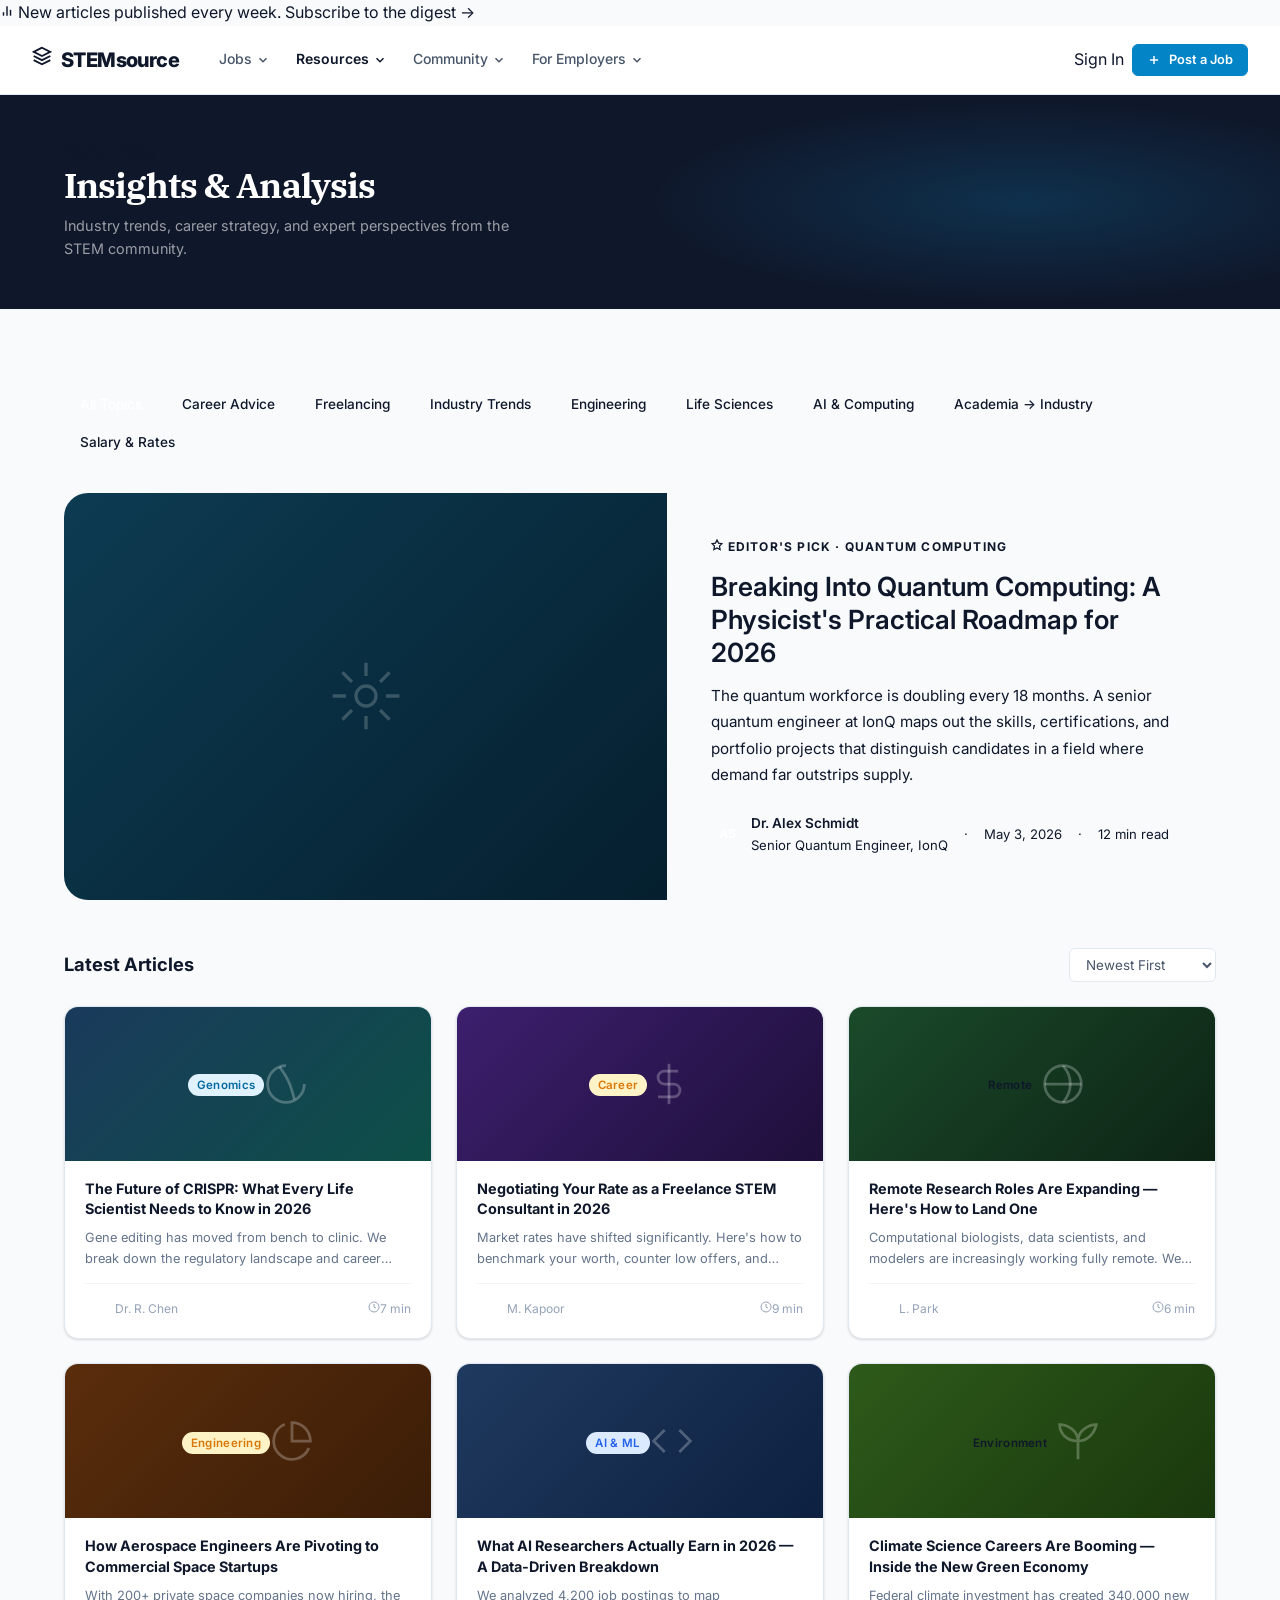
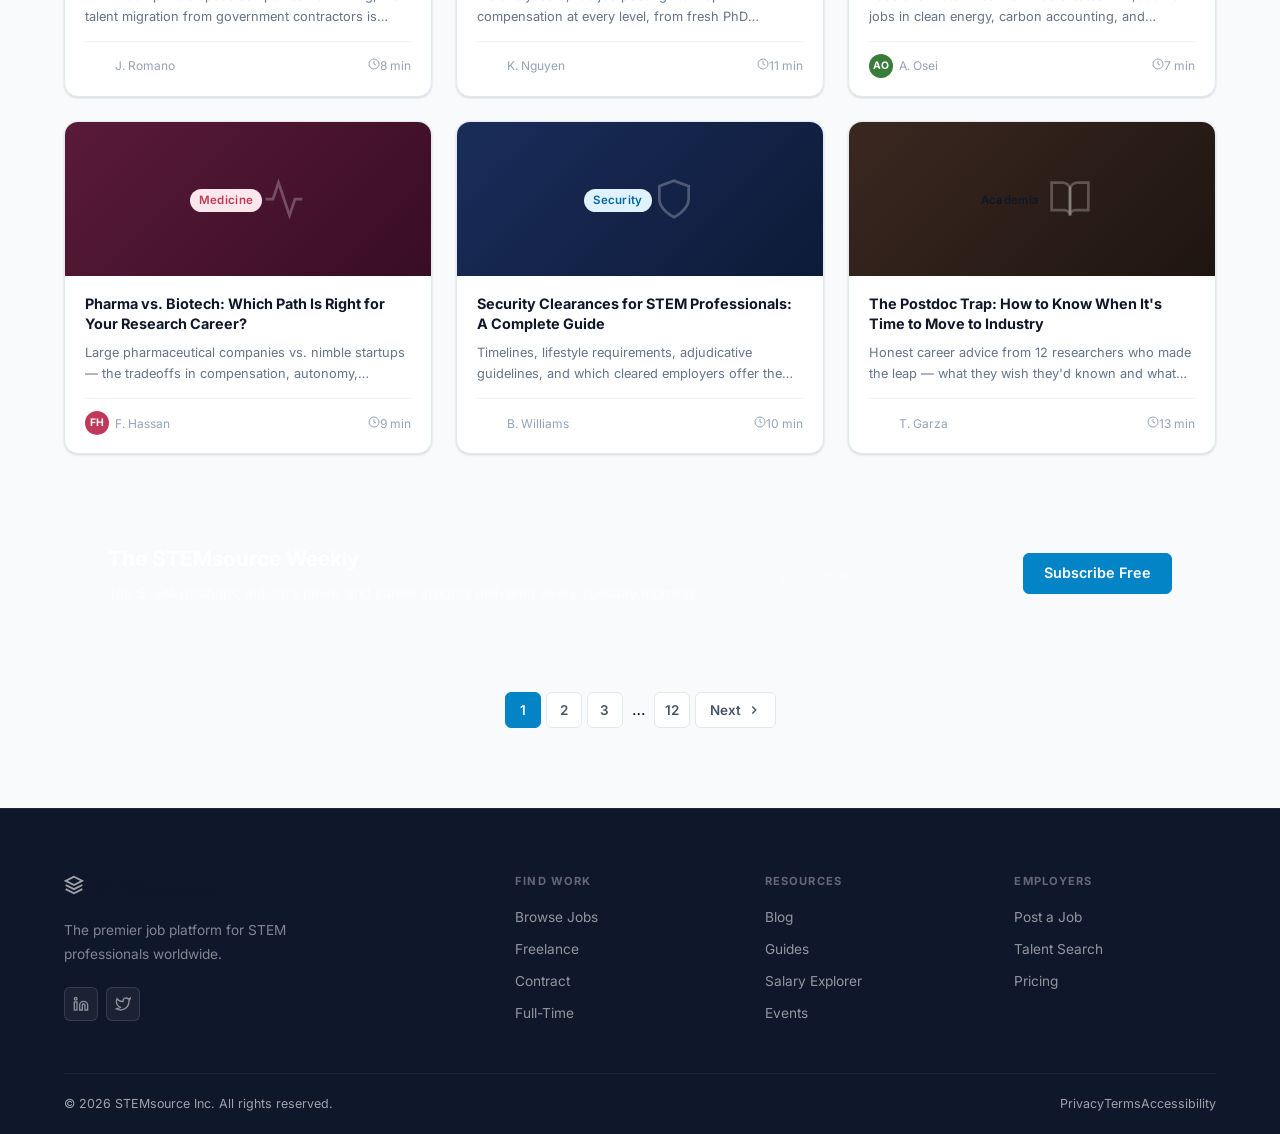
==== blog.html @ e4b8e9ee "Initial commit: STEMsource multi-page website Full site with landing page, job board, blog, guides, " ====
<!DOCTYPE html>
<html lang="en">
<head>
  <meta charset="UTF-8">
  <meta name="viewport" content="width=device-width, initial-scale=1.0">
  <title>Blog & Insights — STEMsource</title>
  <meta name="description" content="Career advice, industry analysis, and emerging trends for STEM professionals.">
  <link rel="stylesheet" href="css/styles.css">
  <link rel="preconnect" href="https://fonts.googleapis.com">
  <link rel="preconnect" href="https://fonts.gstatic.com" crossorigin>
  <style>
    .navbar.scrolled { box-shadow: 0 2px 20px rgba(22,45,69,.12); }
    .blog-hero-img {
      height: 100%;
      min-height: 360px;
      display: flex;
      align-items: center;
      justify-content: center;
    }
    .blog-grid-3 {
      display: grid;
      grid-template-columns: repeat(3, 1fr);
      gap: 24px;
    }
    .blog-grid-3 .blog-card { width: auto; }
    @media(max-width:900px){ .blog-grid-3{grid-template-columns:repeat(2,1fr);} }
    @media(max-width:600px){ .blog-grid-3{grid-template-columns:1fr;} }
    .topic-tabs { display:flex; gap:8px; flex-wrap:wrap; margin-bottom:36px; }
    .topic-tab {
      padding:7px 16px; border-radius:var(--r-pill); border:1px solid var(--border);
      background:var(--white); font-size:.85rem; font-weight:500; color:var(--text-mid);
      cursor:pointer; transition:all var(--transition);
    }
    .topic-tab:hover { border-color:var(--teal); color:var(--teal); }
    .topic-tab.active { background:var(--navy); border-color:var(--navy); color:white; }
    .featured-post {
      background:var(--white); border:1px solid var(--border); border-radius:var(--r-xl);
      overflow:hidden; display:grid; grid-template-columns:1.1fr 1fr; margin-bottom:48px;
      transition:all var(--transition);
    }
    .featured-post:hover { box-shadow:var(--shadow-md); }
    .featured-post-body { padding:44px; display:flex; flex-direction:column; justify-content:center; }
    .featured-label { font-size:.75rem; font-weight:700; letter-spacing:.1em; text-transform:uppercase; color:var(--teal); margin-bottom:14px; }
    .featured-title {
      font-family:var(--font-serif); font-size:1.65rem; font-weight:600;
      color:var(--navy); line-height:1.25; margin-bottom:14px;
    }
    .featured-title a:hover { color:var(--teal); }
    .featured-excerpt { font-size:.95rem; color:var(--text-mid); line-height:1.75; margin-bottom:24px; }
    .featured-meta { display:flex; align-items:center; gap:16px; font-size:.82rem; color:var(--text-light); }
    .featured-meta .blog-author { font-size:.82rem; }
    .newsletter-inline {
      background:linear-gradient(135deg,var(--navy),var(--navy-mid));
      border-radius:var(--r-xl); padding:40px 44px;
      display:grid; grid-template-columns:1fr auto; gap:32px; align-items:center;
      margin:48px 0;
    }
    .newsletter-inline h3 { font-family:var(--font-serif); font-size:1.3rem; color:white; margin-bottom:6px; }
    .newsletter-inline p { font-size:.88rem; color:rgba(255,255,255,.65); }
    .newsletter-inline-form { display:flex; gap:8px; }
    .newsletter-inline-form input {
      border:1.5px solid rgba(255,255,255,.2); background:rgba(255,255,255,.08);
      border-radius:var(--r-md); padding:11px 16px; font-size:.88rem; color:white;
      outline:none; min-width:220px; transition:border-color var(--transition);
    }
    .newsletter-inline-form input::placeholder { color:rgba(255,255,255,.4); }
    .newsletter-inline-form input:focus { border-color:var(--teal-light); }
    @media(max-width:800px){
      .featured-post{grid-template-columns:1fr;}
      .blog-hero-img{min-height:200px;}
      .newsletter-inline{grid-template-columns:1fr; gap:20px;}
      .newsletter-inline-form{flex-direction:column;}
    }
  </style>
</head>
<body>

<!-- ANNOUNCE BAR -->
<div class="announce-bar">
  <svg width="14" height="14" viewBox="0 0 24 24" fill="none" stroke="currentColor" stroke-width="2.5"><path d="M18 20V10"/><path d="M12 20V4"/><path d="M6 20v-6"/></svg>
  New articles published every week. <a href="signup.html">Subscribe to the digest →</a>
</div>

<!-- NAVBAR -->
<nav class="navbar">
  <div class="container-lg">
    <div class="navbar-inner">
      <a class="navbar-brand" href="index.html">
        <div class="brand-icon"><svg width="20" height="20" viewBox="0 0 24 24" fill="none" stroke="currentColor" stroke-width="2.2"><path d="M12 2L2 7l10 5 10-5-10-5z"/><path d="M2 17l10 5 10-5"/><path d="M2 12l10 5 10-5"/></svg></div>
        <span class="brand-name">STEM<span>source</span></span>
      </a>
      <ul class="navbar-nav">
        <li class="nav-item"><a class="nav-link" href="jobs.html">Jobs<svg width="14" height="14" viewBox="0 0 24 24" fill="none" stroke="currentColor" stroke-width="2.5"><polyline points="6 9 12 15 18 9"/></svg></a><div class="dropdown"><a class="dropdown-item" href="jobs.html?type=freelance"><div class="dropdown-icon" style="background:var(--teal-pale)"><svg width="16" height="16" viewBox="0 0 24 24" fill="none" stroke="var(--teal)" stroke-width="2"><rect x="2" y="7" width="20" height="14" rx="2"/><path d="M16 7V5a2 2 0 0 0-2-2h-4a2 2 0 0 0-2 2v2"/></svg></div><div class="dropdown-item-text"><span class="title">Freelance Projects</span></div></a><a class="dropdown-item" href="jobs.html?type=contract"><div class="dropdown-icon" style="background:var(--amber-pale)"><svg width="16" height="16" viewBox="0 0 24 24" fill="none" stroke="var(--amber)" stroke-width="2"><path d="M14 2H6a2 2 0 0 0-2 2v16a2 2 0 0 0 2 2h12a2 2 0 0 0 2-2V8z"/><polyline points="14 2 14 8 20 8"/></svg></div><div class="dropdown-item-text"><span class="title">Contract Positions</span></div></a><a class="dropdown-item" href="jobs.html?type=fulltime"><div class="dropdown-icon" style="background:var(--sky-pale)"><svg width="16" height="16" viewBox="0 0 24 24" fill="none" stroke="var(--sky)" stroke-width="2"><path d="M17 21v-2a4 4 0 0 0-4-4H5a4 4 0 0 0-4 4v2"/><circle cx="9" cy="7" r="4"/></svg></div><div class="dropdown-item-text"><span class="title">Full-Time Employment</span></div></a></div></li>
        <li class="nav-item"><a class="nav-link" href="blog.html" style="color:var(--navy);font-weight:600">Resources<svg width="14" height="14" viewBox="0 0 24 24" fill="none" stroke="currentColor" stroke-width="2.5"><polyline points="6 9 12 15 18 9"/></svg></a><div class="dropdown"><a class="dropdown-item" href="blog.html"><div class="dropdown-icon" style="background:var(--sky-pale)"><svg width="16" height="16" viewBox="0 0 24 24" fill="none" stroke="var(--sky)" stroke-width="2"><path d="M12 20h9"/><path d="M16.5 3.5a2.121 2.121 0 0 1 3 3L7 19l-4 1 1-4L16.5 3.5z"/></svg></div><div class="dropdown-item-text"><span class="title">Blog &amp; Insights</span><span class="desc">Industry news and career advice</span></div></a><a class="dropdown-item" href="guides.html"><div class="dropdown-icon" style="background:var(--teal-pale)"><svg width="16" height="16" viewBox="0 0 24 24" fill="none" stroke="var(--teal)" stroke-width="2"><path d="M2 3h6a4 4 0 0 1 4 4v14a3 3 0 0 0-3-3H2z"/><path d="M22 3h-6a4 4 0 0 0-4 4v14a3 3 0 0 1 3-3h7z"/></svg></div><div class="dropdown-item-text"><span class="title">Guides &amp; Handbooks</span></div></a><a class="dropdown-item" href="#"><div class="dropdown-icon" style="background:var(--sage-pale)"><svg width="16" height="16" viewBox="0 0 24 24" fill="none" stroke="var(--sage)" stroke-width="2"><polyline points="22 12 18 12 15 21 9 3 6 12 2 12"/></svg></div><div class="dropdown-item-text"><span class="title">Salary Explorer</span></div></a></div></li>
        <li class="nav-item"><a class="nav-link" href="#">Community<svg width="14" height="14" viewBox="0 0 24 24" fill="none" stroke="currentColor" stroke-width="2.5"><polyline points="6 9 12 15 18 9"/></svg></a><div class="dropdown"><a class="dropdown-item" href="#"><div class="dropdown-icon" style="background:var(--sky-pale)"><svg width="16" height="16" viewBox="0 0 24 24" fill="none" stroke="var(--sky)" stroke-width="2"><path d="M17 21v-2a4 4 0 0 0-4-4H5a4 4 0 0 0-4 4v2"/><circle cx="9" cy="7" r="4"/></svg></div><div class="dropdown-item-text"><span class="title">Professional Forums</span></div></a><a class="dropdown-item" href="#"><div class="dropdown-icon" style="background:var(--amber-pale)"><svg width="16" height="16" viewBox="0 0 24 24" fill="none" stroke="var(--amber)" stroke-width="2"><rect x="3" y="4" width="18" height="18" rx="2"/><line x1="3" y1="10" x2="21" y2="10"/></svg></div><div class="dropdown-item-text"><span class="title">Events &amp; Webinars</span></div></a></div></li>
        <li class="nav-item"><a class="nav-link" href="post-job.html">For Employers<svg width="14" height="14" viewBox="0 0 24 24" fill="none" stroke="currentColor" stroke-width="2.5"><polyline points="6 9 12 15 18 9"/></svg></a><div class="dropdown"><a class="dropdown-item" href="post-job.html"><div class="dropdown-icon" style="background:var(--teal-pale)"><svg width="16" height="16" viewBox="0 0 24 24" fill="none" stroke="var(--teal)" stroke-width="2"><circle cx="12" cy="12" r="10"/><line x1="12" y1="8" x2="12" y2="16"/><line x1="8" y1="12" x2="16" y2="12"/></svg></div><div class="dropdown-item-text"><span class="title">Post a Position</span></div></a></div></li>
      </ul>
      <div class="navbar-actions">
        <a class="nav-sign-in" href="signup.html">Sign In</a>
        <a class="btn btn-primary btn-sm" href="post-job.html"><svg width="14" height="14" viewBox="0 0 24 24" fill="none" stroke="currentColor" stroke-width="2.5"><line x1="12" y1="5" x2="12" y2="19"/><line x1="5" y1="12" x2="19" y2="12"/></svg>Post a Job</a>
        <button class="nav-toggle"><svg width="22" height="22" viewBox="0 0 24 24" fill="none" stroke="currentColor" stroke-width="2"><line x1="3" y1="6" x2="21" y2="6"/><line x1="3" y1="12" x2="21" y2="12"/><line x1="3" y1="18" x2="21" y2="18"/></svg></button>
      </div>
    </div>
  </div>
</nav>
<div class="mobile-nav"><div class="mobile-nav-panel"><button class="mobile-nav-close"><svg width="22" height="22" viewBox="0 0 24 24" fill="none" stroke="currentColor" stroke-width="2"><line x1="18" y1="6" x2="6" y2="18"/><line x1="6" y1="6" x2="18" y2="18"/></svg></button><a class="mobile-nav-link" href="jobs.html">Browse Jobs</a><a class="mobile-nav-link" href="blog.html">Blog</a><a class="mobile-nav-link" href="guides.html">Guides</a><hr class="mobile-nav-divider"><a class="mobile-nav-link" href="post-job.html">Post a Job</a><a class="mobile-nav-link" href="signup.html">Sign In</a></div></div>

<!-- PAGE HEADER -->
<div class="page-header">
  <div class="container">
    <div class="page-header-inner">
      <div class="page-breadcrumb"><a href="index.html">Home</a><svg width="12" height="12" viewBox="0 0 24 24" fill="none" stroke="currentColor" stroke-width="2"><polyline points="9 18 15 12 9 6"/></svg><span>Blog</span></div>
      <h1>Insights &amp; Analysis</h1>
      <p>Industry trends, career strategy, and expert perspectives from the STEM community.</p>
    </div>
  </div>
</div>

<!-- MAIN -->
<div class="section">
  <div class="container">

    <!-- Topic tabs -->
    <div class="topic-tabs">
      <button class="topic-tab active">All Topics</button>
      <button class="topic-tab">Career Advice</button>
      <button class="topic-tab">Freelancing</button>
      <button class="topic-tab">Industry Trends</button>
      <button class="topic-tab">Engineering</button>
      <button class="topic-tab">Life Sciences</button>
      <button class="topic-tab">AI &amp; Computing</button>
      <button class="topic-tab">Academia → Industry</button>
      <button class="topic-tab">Salary &amp; Rates</button>
    </div>

    <!-- Featured Post -->
    <div class="featured-post">
      <div class="blog-hero-img" style="background:linear-gradient(135deg,#0d3b52,#051f2e)">
        <svg width="80" height="80" viewBox="0 0 24 24" fill="none" stroke="rgba(255,255,255,.2)" stroke-width="1"><circle cx="12" cy="12" r="3"/><path d="M12 2v4M12 18v4M4.93 4.93l2.83 2.83M16.24 16.24l2.83 2.83M2 12h4M18 12h4M4.93 19.07l2.83-2.83M16.24 7.76l2.83-2.83"/></svg>
      </div>
      <div class="featured-post-body">
        <div class="featured-label">
          <svg width="12" height="12" viewBox="0 0 24 24" fill="none" stroke="currentColor" stroke-width="2.5"><polygon points="12 2 15.09 8.26 22 9.27 17 14.14 18.18 21.02 12 17.77 5.82 21.02 7 14.14 2 9.27 8.91 8.26 12 2"/></svg>
          Editor's Pick · Quantum Computing
        </div>
        <h2 class="featured-title"><a href="#">Breaking Into Quantum Computing: A Physicist's Practical Roadmap for 2026</a></h2>
        <p class="featured-excerpt">The quantum workforce is doubling every 18 months. A senior quantum engineer at IonQ maps out the skills, certifications, and portfolio projects that distinguish candidates in a field where demand far outstrips supply.</p>
        <div class="featured-meta">
          <div class="blog-author" style="display:flex;align-items:center;gap:8px">
            <div class="author-avatar" style="background:var(--sky);width:32px;height:32px;border-radius:50%;display:flex;align-items:center;justify-content:center;font-size:.78rem;font-weight:700;color:white">AS</div>
            <div>
              <div style="font-weight:600;color:var(--text);font-size:.85rem">Dr. Alex Schmidt</div>
              <div style="color:var(--text-light)">Senior Quantum Engineer, IonQ</div>
            </div>
          </div>
          <span>·</span>
          <span>May 3, 2026</span>
          <span>·</span>
          <span>12 min read</span>
        </div>
      </div>
    </div>

    <!-- Grid -->
    <div style="display:flex;align-items:center;justify-content:space-between;margin-bottom:24px">
      <h3 style="font-family:var(--font-serif);font-size:1.15rem;color:var(--navy)">Latest Articles</h3>
      <select class="sort-select">
        <option>Newest First</option>
        <option>Most Popular</option>
        <option>Most Discussed</option>
      </select>
    </div>

    <div class="blog-grid-3">

      <div class="blog-card">
        <div class="blog-img" style="background:linear-gradient(135deg,#1a3a5c,#0d4f47)">
          <span class="blog-category"><span class="badge badge-freelance">Genomics</span></span>
          <svg width="44" height="44" viewBox="0 0 24 24" fill="none" stroke="rgba(255,255,255,.25)" stroke-width="1.5"><path d="M12 2C6.48 2 2 6.48 2 12s4.48 10 10 10 10-4.48 10-10"/><path d="M8.56 2.75c4.37 6.03 6.02 9.42 8.03 17.72"/></svg>
        </div>
        <div class="blog-body">
          <div class="blog-title"><a href="#">The Future of CRISPR: What Every Life Scientist Needs to Know in 2026</a></div>
          <div class="blog-excerpt">Gene editing has moved from bench to clinic. We break down the regulatory landscape and career opportunities emerging from the CRISPR revolution.</div>
          <div class="blog-footer">
            <div class="blog-author"><div class="author-avatar" style="background:var(--teal);width:24px;height:24px;border-radius:50%;display:flex;align-items:center;justify-content:center;font-size:.65rem;font-weight:700;color:white">DR</div><span>Dr. R. Chen</span></div>
            <div class="blog-read-time"><svg width="12" height="12" viewBox="0 0 24 24" fill="none" stroke="currentColor" stroke-width="2"><circle cx="12" cy="12" r="10"/><polyline points="12 6 12 12 16 14"/></svg>7 min</div>
          </div>
        </div>
      </div>

      <div class="blog-card">
        <div class="blog-img" style="background:linear-gradient(135deg,#3d1f6e,#1e0f3a)">
          <span class="blog-category"><span class="badge badge-contract">Career</span></span>
          <svg width="44" height="44" viewBox="0 0 24 24" fill="none" stroke="rgba(255,255,255,.25)" stroke-width="1.5"><line x1="12" y1="1" x2="12" y2="23"/><path d="M17 5H9.5a3.5 3.5 0 0 0 0 7h5a3.5 3.5 0 0 1 0 7H6"/></svg>
        </div>
        <div class="blog-body">
          <div class="blog-title"><a href="#">Negotiating Your Rate as a Freelance STEM Consultant in 2026</a></div>
          <div class="blog-excerpt">Market rates have shifted significantly. Here's how to benchmark your worth, counter low offers, and structure contracts that protect your interests.</div>
          <div class="blog-footer">
            <div class="blog-author"><div class="author-avatar" style="background:var(--amber);width:24px;height:24px;border-radius:50%;display:flex;align-items:center;justify-content:center;font-size:.65rem;font-weight:700;color:white">MK</div><span>M. Kapoor</span></div>
            <div class="blog-read-time"><svg width="12" height="12" viewBox="0 0 24 24" fill="none" stroke="currentColor" stroke-width="2"><circle cx="12" cy="12" r="10"/><polyline points="12 6 12 12 16 14"/></svg>9 min</div>
          </div>
        </div>
      </div>

      <div class="blog-card">
        <div class="blog-img" style="background:linear-gradient(135deg,#1a4a2a,#0d2415)">
          <span class="blog-category"><span class="badge" style="background:var(--sage-pale);color:var(--sage)">Remote</span></span>
          <svg width="44" height="44" viewBox="0 0 24 24" fill="none" stroke="rgba(255,255,255,.25)" stroke-width="1.5"><circle cx="12" cy="12" r="10"/><line x1="2" y1="12" x2="22" y2="12"/><path d="M12 2a15.3 15.3 0 0 1 4 10 15.3 15.3 0 0 1-4 10"/></svg>
        </div>
        <div class="blog-body">
          <div class="blog-title"><a href="#">Remote Research Roles Are Expanding — Here's How to Land One</a></div>
          <div class="blog-excerpt">Computational biologists, data scientists, and modelers are increasingly working fully remote. We spoke with hiring managers at five major institutions.</div>
          <div class="blog-footer">
            <div class="blog-author"><div class="author-avatar" style="background:var(--sage);width:24px;height:24px;border-radius:50%;display:flex;align-items:center;justify-content:center;font-size:.65rem;font-weight:700;color:white">LP</div><span>L. Park</span></div>
            <div class="blog-read-time"><svg width="12" height="12" viewBox="0 0 24 24" fill="none" stroke="currentColor" stroke-width="2"><circle cx="12" cy="12" r="10"/><polyline points="12 6 12 12 16 14"/></svg>6 min</div>
          </div>
        </div>
      </div>

      <div class="blog-card">
        <div class="blog-img" style="background:linear-gradient(135deg,#5a2d0c,#3b1d07)">
          <span class="blog-category"><span class="badge badge-contract">Engineering</span></span>
          <svg width="44" height="44" viewBox="0 0 24 24" fill="none" stroke="rgba(255,255,255,.25)" stroke-width="1.5"><path d="M21.21 15.89A10 10 0 1 1 8 2.83"/><path d="M22 12A10 10 0 0 0 12 2v10z"/></svg>
        </div>
        <div class="blog-body">
          <div class="blog-title"><a href="#">How Aerospace Engineers Are Pivoting to Commercial Space Startups</a></div>
          <div class="blog-excerpt">With 200+ private space companies now hiring, the talent migration from government contractors is accelerating rapidly.</div>
          <div class="blog-footer">
            <div class="blog-author"><div class="author-avatar" style="background:var(--amber);width:24px;height:24px;border-radius:50%;display:flex;align-items:center;justify-content:center;font-size:.65rem;font-weight:700;color:white">JR</div><span>J. Romano</span></div>
            <div class="blog-read-time"><svg width="12" height="12" viewBox="0 0 24 24" fill="none" stroke="currentColor" stroke-width="2"><circle cx="12" cy="12" r="10"/><polyline points="12 6 12 12 16 14"/></svg>8 min</div>
          </div>
        </div>
      </div>

      <div class="blog-card">
        <div class="blog-img" style="background:linear-gradient(135deg,#1f3a5f,#0d2040)">
          <span class="blog-category"><span class="badge badge-fulltime">AI &amp; ML</span></span>
          <svg width="44" height="44" viewBox="0 0 24 24" fill="none" stroke="rgba(255,255,255,.25)" stroke-width="1.5"><polyline points="16 18 22 12 16 6"/><polyline points="8 6 2 12 8 18"/></svg>
        </div>
        <div class="blog-body">
          <div class="blog-title"><a href="#">What AI Researchers Actually Earn in 2026 — A Data-Driven Breakdown</a></div>
          <div class="blog-excerpt">We analyzed 4,200 job postings to map compensation at every level, from fresh PhD graduates to principal research scientists.</div>
          <div class="blog-footer">
            <div class="blog-author"><div class="author-avatar" style="background:var(--sky);width:24px;height:24px;border-radius:50%;display:flex;align-items:center;justify-content:center;font-size:.65rem;font-weight:700;color:white">KN</div><span>K. Nguyen</span></div>
            <div class="blog-read-time"><svg width="12" height="12" viewBox="0 0 24 24" fill="none" stroke="currentColor" stroke-width="2"><circle cx="12" cy="12" r="10"/><polyline points="12 6 12 12 16 14"/></svg>11 min</div>
          </div>
        </div>
      </div>

      <div class="blog-card">
        <div class="blog-img" style="background:linear-gradient(135deg,#2d5a1a,#1a380d)">
          <span class="blog-category"><span class="badge" style="background:var(--sage-pale);color:var(--sage)">Environment</span></span>
          <svg width="44" height="44" viewBox="0 0 24 24" fill="none" stroke="rgba(255,255,255,.25)" stroke-width="1.5"><path d="M12 22V12M12 12C12 7 7 3 2 3c0 5 4 9 10 9zM12 12c0-5 5-9 10-9-1 5-5 9-10 9"/></svg>
        </div>
        <div class="blog-body">
          <div class="blog-title"><a href="#">Climate Science Careers Are Booming — Inside the New Green Economy</a></div>
          <div class="blog-excerpt">Federal climate investment has created 340,000 new jobs in clean energy, carbon accounting, and environmental modeling since 2024.</div>
          <div class="blog-footer">
            <div class="blog-author"><div class="author-avatar" style="background:#3a7d3a;width:24px;height:24px;border-radius:50%;display:flex;align-items:center;justify-content:center;font-size:.65rem;font-weight:700;color:white">AO</div><span>A. Osei</span></div>
            <div class="blog-read-time"><svg width="12" height="12" viewBox="0 0 24 24" fill="none" stroke="currentColor" stroke-width="2"><circle cx="12" cy="12" r="10"/><polyline points="12 6 12 12 16 14"/></svg>7 min</div>
          </div>
        </div>
      </div>

      <div class="blog-card">
        <div class="blog-img" style="background:linear-gradient(135deg,#5a1a3a,#380d22)">
          <span class="blog-category"><span class="badge" style="background:#fce8ec;color:#c0395a">Medicine</span></span>
          <svg width="44" height="44" viewBox="0 0 24 24" fill="none" stroke="rgba(255,255,255,.25)" stroke-width="1.5"><path d="M22 12h-4l-3 9L9 3l-3 9H2"/></svg>
        </div>
        <div class="blog-body">
          <div class="blog-title"><a href="#">Pharma vs. Biotech: Which Path Is Right for Your Research Career?</a></div>
          <div class="blog-excerpt">Large pharmaceutical companies vs. nimble startups — the tradeoffs in compensation, autonomy, publication rights, and long-term trajectory.</div>
          <div class="blog-footer">
            <div class="blog-author"><div class="author-avatar" style="background:#c0395a;width:24px;height:24px;border-radius:50%;display:flex;align-items:center;justify-content:center;font-size:.65rem;font-weight:700;color:white">FH</div><span>F. Hassan</span></div>
            <div class="blog-read-time"><svg width="12" height="12" viewBox="0 0 24 24" fill="none" stroke="currentColor" stroke-width="2"><circle cx="12" cy="12" r="10"/><polyline points="12 6 12 12 16 14"/></svg>9 min</div>
          </div>
        </div>
      </div>

      <div class="blog-card">
        <div class="blog-img" style="background:linear-gradient(135deg,#1a2d5a,#0d1a38)">
          <span class="blog-category"><span class="badge badge-freelance">Security</span></span>
          <svg width="44" height="44" viewBox="0 0 24 24" fill="none" stroke="rgba(255,255,255,.25)" stroke-width="1.5"><path d="M12 22s8-4 8-10V5l-8-3-8 3v7c0 6 8 10 8 10z"/></svg>
        </div>
        <div class="blog-body">
          <div class="blog-title"><a href="#">Security Clearances for STEM Professionals: A Complete Guide</a></div>
          <div class="blog-excerpt">Timelines, lifestyle requirements, adjudicative guidelines, and which cleared employers offer the most competitive packages.</div>
          <div class="blog-footer">
            <div class="blog-author"><div class="author-avatar" style="background:var(--navy-light);width:24px;height:24px;border-radius:50%;display:flex;align-items:center;justify-content:center;font-size:.65rem;font-weight:700;color:white">BW</div><span>B. Williams</span></div>
            <div class="blog-read-time"><svg width="12" height="12" viewBox="0 0 24 24" fill="none" stroke="currentColor" stroke-width="2"><circle cx="12" cy="12" r="10"/><polyline points="12 6 12 12 16 14"/></svg>10 min</div>
          </div>
        </div>
      </div>

      <div class="blog-card">
        <div class="blog-img" style="background:linear-gradient(135deg,#3a2820,#1f1510)">
          <span class="blog-category"><span class="badge" style="background:var(--gold-pale);color:var(--gold)">Academia</span></span>
          <svg width="44" height="44" viewBox="0 0 24 24" fill="none" stroke="rgba(255,255,255,.25)" stroke-width="1.5"><path d="M2 3h6a4 4 0 0 1 4 4v14a3 3 0 0 0-3-3H2z"/><path d="M22 3h-6a4 4 0 0 0-4 4v14a3 3 0 0 1 3-3h7z"/></svg>
        </div>
        <div class="blog-body">
          <div class="blog-title"><a href="#">The Postdoc Trap: How to Know When It's Time to Move to Industry</a></div>
          <div class="blog-excerpt">Honest career advice from 12 researchers who made the leap — what they wish they'd known and what made them finally commit.</div>
          <div class="blog-footer">
            <div class="blog-author"><div class="author-avatar" style="background:var(--gold);width:24px;height:24px;border-radius:50%;display:flex;align-items:center;justify-content:center;font-size:.65rem;font-weight:700;color:white">TG</div><span>T. Garza</span></div>
            <div class="blog-read-time"><svg width="12" height="12" viewBox="0 0 24 24" fill="none" stroke="currentColor" stroke-width="2"><circle cx="12" cy="12" r="10"/><polyline points="12 6 12 12 16 14"/></svg>13 min</div>
          </div>
        </div>
      </div>

    </div><!-- /grid -->

    <!-- Newsletter inline -->
    <div class="newsletter-inline">
      <div>
        <h3>The STEMsource Weekly</h3>
        <p>Top STEM positions, industry news, and career insights delivered every Tuesday morning.</p>
      </div>
      <form class="newsletter-inline-form" onsubmit="return false">
        <input type="email" placeholder="your@email.com">
        <button class="btn btn-primary">Subscribe Free</button>
      </form>
    </div>

    <!-- Pagination -->
    <div class="pagination">
      <button class="page-btn active">1</button>
      <button class="page-btn">2</button>
      <button class="page-btn">3</button>
      <span style="padding:0 4px;color:var(--text-light)">…</span>
      <button class="page-btn">12</button>
      <button class="page-btn" style="width:auto;padding:0 14px;gap:6px;display:flex;align-items:center">Next <svg width="14" height="14" viewBox="0 0 24 24" fill="none" stroke="currentColor" stroke-width="2.5"><polyline points="9 18 15 12 9 6"/></svg></button>
    </div>

  </div>
</div>

<!-- FOOTER -->
<footer class="footer">
  <div class="container">
    <div class="footer-grid">
      <div class="footer-brand"><a href="index.html" style="display:flex;align-items:center;gap:10px;margin-bottom:14px"><div class="brand-icon"><svg width="20" height="20" viewBox="0 0 24 24" fill="none" stroke="currentColor" stroke-width="2.2"><path d="M12 2L2 7l10 5 10-5-10-5z"/><path d="M2 17l10 5 10-5"/><path d="M2 12l10 5 10-5"/></svg></div><span class="brand-name">STEM<span>source</span></span></a><p class="footer-tagline">The premier job platform for STEM professionals worldwide.</p><div class="footer-socials"><a class="social-btn" href="#"><svg width="16" height="16" viewBox="0 0 24 24" fill="none" stroke="currentColor" stroke-width="2"><path d="M16 8a6 6 0 0 1 6 6v7h-4v-7a2 2 0 0 0-4 0v7h-4v-7a6 6 0 0 1 6-6z"/><rect x="2" y="9" width="4" height="12"/><circle cx="4" cy="4" r="2"/></svg></a><a class="social-btn" href="#"><svg width="16" height="16" viewBox="0 0 24 24" fill="none" stroke="currentColor" stroke-width="2"><path d="M23 3a10.9 10.9 0 0 1-3.14 1.53 4.48 4.48 0 0 0-7.86 3v1A10.66 10.66 0 0 1 3 4s-4 9 5 13a11.64 11.64 0 0 1-7 2c9 5 20 0 20-11.5a4.5 4.5 0 0 0-.08-.83A7.72 7.72 0 0 0 23 3z"/></svg></a></div></div>
      <div><div class="footer-col-title">Find Work</div><div class="footer-links"><a class="footer-link" href="jobs.html">Browse Jobs</a><a class="footer-link" href="jobs.html?type=freelance">Freelance</a><a class="footer-link" href="jobs.html?type=contract">Contract</a><a class="footer-link" href="jobs.html?type=fulltime">Full-Time</a></div></div>
      <div><div class="footer-col-title">Resources</div><div class="footer-links"><a class="footer-link" href="blog.html">Blog</a><a class="footer-link" href="guides.html">Guides</a><a class="footer-link" href="#">Salary Explorer</a><a class="footer-link" href="#">Events</a></div></div>
      <div><div class="footer-col-title">Employers</div><div class="footer-links"><a class="footer-link" href="post-job.html">Post a Job</a><a class="footer-link" href="#">Talent Search</a><a class="footer-link" href="#">Pricing</a></div></div>
    </div>
    <div class="footer-bottom"><span>© 2026 STEMsource Inc. All rights reserved.</span><div class="footer-bottom-links"><a class="footer-bottom-link" href="#">Privacy</a><a class="footer-bottom-link" href="#">Terms</a><a class="footer-bottom-link" href="#">Accessibility</a></div></div>
  </div>
</footer>

<script src="js/main.js"></script>
</body>
</html>
---- css/styles.css ----
/* =====================================================================
   STEMsource — Professional Design System
   Inspired by Upwork / Freelancer quality standards
   ===================================================================== */

@import url('https://fonts.googleapis.com/css2?family=Inter:wght@300;400;500;600;700;800&family=IBM+Plex+Serif:ital,wght@0,400;0,600;1,400&family=IBM+Plex+Mono:wght@400;500&display=swap');

/* ── Design Tokens ─────────────────────────────────────────────────── */
:root {
  /* Brand Colors — sky blue */
  --green-700:  #0369a1;
  --green-600:  #0284c7;
  --green-500:  #0ea5e9;
  --green-100:  #e0f2fe;
  --green-50:   #f0f9ff;

  /* Navy */
  --navy-900:   #0f172a;
  --navy-800:   #1e293b;
  --navy-700:   #334155;

  /* Slate grays */
  --slate-600:  #475569;
  --slate-500:  #64748b;
  --slate-400:  #94a3b8;
  --slate-300:  #cbd5e1;
  --slate-200:  #e2e8f0;
  --slate-100:  #f1f5f9;
  --slate-50:   #f8fafc;

  /* Status */
  --amber-600:  #d97706;
  --amber-100:  #fef3c7;
  --amber-50:   #fffbeb;
  --blue-600:   #2563eb;
  --blue-100:   #dbeafe;
  --blue-50:    #eff6ff;
  --violet-600: #7c3aed;
  --violet-100: #ede9fe;

  /* Semantic aliases */
  --color-primary:       var(--green-600);
  --color-primary-dark:  var(--green-700);
  --color-primary-light: var(--green-50);

  --color-text:        var(--navy-900);
  --color-text-2:      var(--slate-600);
  --color-text-3:      var(--slate-500);
  --color-text-muted:  var(--slate-400);

  --color-bg:          var(--slate-50);
  --color-surface:     #ffffff;
  --color-border:      var(--slate-200);
  --color-border-dark: var(--slate-300);

  /* Shadows — Upwork-quality subtlety */
  --shadow-xs:  0 1px 2px rgba(0,0,0,.05);
  --shadow-sm:  0 1px 3px rgba(0,0,0,.09), 0 1px 2px rgba(0,0,0,.05);
  --shadow:     0 4px 6px -1px rgba(0,0,0,.07), 0 2px 4px -2px rgba(0,0,0,.05);
  --shadow-md:  0 10px 15px -3px rgba(0,0,0,.08), 0 4px 6px -4px rgba(0,0,0,.04);
  --shadow-lg:  0 20px 25px -5px rgba(0,0,0,.08), 0 8px 10px -6px rgba(0,0,0,.03);
  --shadow-xl:  0 25px 50px -12px rgba(0,0,0,.14);
  --shadow-focus: 0 0 0 3px rgba(2,132,199,.18);

  /* Radius */
  --r-xs:   4px;
  --r-sm:   6px;
  --r:      10px;
  --r-md:   14px;
  --r-lg:   18px;
  --r-xl:   24px;
  --r-2xl:  32px;
  --r-full: 9999px;

  /* Fonts */
  --font:         'Inter', system-ui, -apple-system, sans-serif;
  --font-display: 'IBM Plex Serif', Georgia, 'Times New Roman', serif;
  --font-mono:    'IBM Plex Mono', 'Courier New', monospace;

  /* Transition */
  --ease: 180ms ease;
  --ease-md: 240ms ease;
}

/* ── Reset ──────────────────────────────────────────────────────────── */
*,*::before,*::after { box-sizing: border-box; margin: 0; padding: 0; }
html { font-size: 16px; scroll-behavior: smooth; -webkit-text-size-adjust: 100%; }
body {
  font-family: var(--font);
  background: var(--color-bg);
  color: var(--color-text);
  line-height: 1.6;
  -webkit-font-smoothing: antialiased;
  -moz-osx-font-smoothing: grayscale;
}
img { max-width: 100%; display: block; }
a { color: inherit; text-decoration: none; }
ul { list-style: none; }
button { cursor: pointer; font-family: var(--font); }
input, select, textarea { font-family: var(--font); }
:focus-visible { outline: 2px solid var(--color-primary); outline-offset: 2px; }

/* ── Utilities ──────────────────────────────────────────────────────── */
.container   { max-width: 1200px; margin: 0 auto; padding: 0 24px; }
.container-lg{ max-width: 1360px; margin: 0 auto; padding: 0 32px; }
.section     { padding: 80px 0; }
.section-sm  { padding: 48px 0; }
.sr-only { position:absolute;width:1px;height:1px;padding:0;margin:-1px;overflow:hidden;clip:rect(0,0,0,0);border:0; }

/* ── Typography ─────────────────────────────────────────────────────── */
.label-xs {
  font-size: 11px;
  font-weight: 600;
  letter-spacing: .1em;
  text-transform: uppercase;
  color: var(--color-primary);
}
.section-title {
  font-family: var(--font-display);
  font-size: clamp(1.65rem, 3vw, 2.25rem);
  font-weight: 600;
  color: var(--color-text);
  line-height: 1.2;
  letter-spacing: -.02em;
}
.section-sub {
  font-size: 1.05rem;
  color: var(--color-text-2);
  line-height: 1.75;
  max-width: 540px;
  margin-top: 12px;
}
.section-header {
  display: flex;
  align-items: flex-end;
  justify-content: space-between;
  margin-bottom: 40px;
  gap: 24px;
  flex-wrap: wrap;
}
.section-header-left { flex: 1; min-width: 200px; }

/* ── Buttons ────────────────────────────────────────────────────────── */
.btn {
  display: inline-flex;
  align-items: center;
  gap: 8px;
  padding: 10px 20px;
  border-radius: var(--r-sm);
  font-size: .9rem;
  font-weight: 600;
  line-height: 1.25;
  border: 1.5px solid transparent;
  transition: all var(--ease);
  white-space: nowrap;
  cursor: pointer;
  font-family: var(--font);
  text-decoration: none;
}
.btn:active { transform: translateY(1px); }

.btn-primary {
  background: var(--color-primary);
  color: #fff;
  border-color: var(--color-primary);
}
.btn-primary:hover {
  background: var(--color-primary-dark);
  border-color: var(--color-primary-dark);
  box-shadow: 0 4px 12px rgba(2,132,199,.3);
}

.btn-dark {
  background: var(--navy-900);
  color: #fff;
  border-color: var(--navy-900);
}
.btn-dark:hover {
  background: var(--navy-800);
  border-color: var(--navy-800);
  box-shadow: var(--shadow-md);
}

.btn-white {
  background: #fff;
  color: var(--navy-900);
  border-color: #fff;
}
.btn-white:hover {
  background: var(--slate-50);
  box-shadow: var(--shadow-md);
}

.btn-outline {
  background: transparent;
  color: #fff;
  border-color: rgba(255,255,255,.45);
}
.btn-outline:hover {
  background: rgba(255,255,255,.1);
  border-color: rgba(255,255,255,.8);
}

.btn-ghost {
  background: transparent;
  color: var(--color-text);
  border-color: var(--color-border);
}
.btn-ghost:hover {
  background: var(--slate-100);
  border-color: var(--color-border-dark);
}

.btn-lg  { padding: 14px 28px; font-size: .975rem; border-radius: var(--r); }
.btn-sm  { padding: 7px 14px;  font-size: .8rem;  border-radius: var(--r-sm); }
.btn-xs  { padding: 5px 11px;  font-size: .75rem; border-radius: var(--r-xs); }
.btn-pill { border-radius: var(--r-full); }

/* ── Badges ─────────────────────────────────────────────────────────── */
.badge {
  display: inline-flex;
  align-items: center;
  gap: 4px;
  padding: 2px 9px;
  border-radius: var(--r-full);
  font-size: .72rem;
  font-weight: 600;
  letter-spacing: .025em;
  line-height: 1.6;
}
.badge-green    { background: var(--green-100);   color: var(--green-700);  }
.badge-amber    { background: var(--amber-100);   color: var(--amber-600);  }
.badge-blue     { background: var(--blue-100);    color: var(--blue-600);   }
.badge-violet   { background: var(--violet-100);  color: var(--violet-600); }
.badge-gray     { background: var(--slate-100);   color: var(--slate-600);  }
.badge-dark     { background: var(--navy-900);    color: #fff;              }

/* Type-specific aliases */
.badge-freelance  { background: var(--green-100);  color: var(--green-700); }
.badge-contract   { background: var(--amber-100);  color: var(--amber-600); }
.badge-fulltime   { background: var(--blue-100);   color: var(--blue-600);  }
.badge-parttime   { background: var(--violet-100); color: var(--violet-600);}
.badge-remote     { background: var(--slate-100);  color: var(--slate-600); }
.badge-new        { background: var(--green-50);   color: var(--green-600); }
.badge-featured   { background: #fff8e6;           color: #b45309;          }

/* ── View all link ──────────────────────────────────────────────────── */
.view-all {
  display: inline-flex;
  align-items: center;
  gap: 6px;
  font-size: .875rem;
  font-weight: 600;
  color: var(--color-primary);
  white-space: nowrap;
  transition: gap var(--ease);
}
.view-all:hover { gap: 10px; }

/* ── Tag pills ──────────────────────────────────────────────────────── */
.tag {
  display: inline-block;
  padding: 3px 9px;
  background: var(--slate-100);
  color: var(--slate-600);
  border-radius: var(--r-xs);
  font-size: .72rem;
  font-weight: 500;
  font-family: var(--font-mono);
  letter-spacing: .01em;
  border: 1px solid var(--slate-200);
}

/* ══════════════════════════════════════════════════════════════════════
   NAVBAR
══════════════════════════════════════════════════════════════════════ */
.navbar {
  position: sticky;
  top: 0;
  z-index: 1000;
  background: #fff;
  border-bottom: 1px solid var(--color-border);
  transition: box-shadow var(--ease);
}
.navbar.scrolled { box-shadow: var(--shadow-sm); }
.navbar-inner {
  display: flex;
  align-items: center;
  height: 68px;
  gap: 0;
}

/* Brand */
.navbar-brand {
  display: flex;
  align-items: center;
  gap: 9px;
  margin-right: 28px;
  flex-shrink: 0;
  text-decoration: none;
}
.brand-mark {
  width: 34px;
  height: 34px;
  background: var(--color-primary);
  border-radius: var(--r-sm);
  display: flex;
  align-items: center;
  justify-content: center;
  color: #fff;
  flex-shrink: 0;
}
.brand-name {
  font-size: 1.25rem;
  font-weight: 800;
  color: var(--navy-900);
  letter-spacing: -.03em;
}
.brand-name em {
  font-style: normal;
  color: var(--color-primary);
}

/* Nav links */
.navbar-nav {
  display: flex;
  align-items: center;
  gap: 2px;
  flex: 1;
}
.nav-item { position: relative; }
.nav-link {
  display: flex;
  align-items: center;
  gap: 4px;
  padding: 8px 12px;
  font-size: .875rem;
  font-weight: 500;
  color: var(--color-text-2);
  border-radius: var(--r-sm);
  transition: all var(--ease);
  white-space: nowrap;
  cursor: pointer;
}
.nav-link:hover,
.nav-item:hover > .nav-link { color: var(--navy-900); background: var(--slate-100); }
.nav-link .chevron { transition: transform var(--ease); }
.nav-item:hover > .nav-link .chevron { transform: rotate(180deg); }

/* Dropdown */
.dropdown {
  position: absolute;
  top: calc(100% + 6px);
  left: 0;
  background: #fff;
  border: 1px solid var(--color-border);
  border-radius: var(--r-md);
  box-shadow: var(--shadow-lg);
  min-width: 230px;
  padding: 6px;
  opacity: 0;
  visibility: hidden;
  transform: translateY(-6px) scale(.98);
  transform-origin: top left;
  transition: all var(--ease-md);
  z-index: 200;
}
.dropdown-wide { min-width: 540px; }
.nav-item:hover .dropdown {
  opacity: 1;
  visibility: visible;
  transform: translateY(0) scale(1);
}
.dd-item {
  display: flex;
  align-items: flex-start;
  gap: 12px;
  padding: 10px 10px;
  border-radius: var(--r-sm);
  transition: background var(--ease);
  cursor: pointer;
}
.dd-item:hover { background: var(--slate-50); }
.dd-icon {
  width: 34px;
  height: 34px;
  border-radius: var(--r-sm);
  display: flex;
  align-items: center;
  justify-content: center;
  flex-shrink: 0;
  margin-top: 1px;
}
.dd-title   { font-size: .85rem; font-weight: 600; color: var(--navy-900); display: block; margin-bottom: 1px; }
.dd-desc    { font-size: .76rem; color: var(--slate-500); line-height: 1.45; display: block; }
.dd-label {
  font-size: .68rem;
  font-weight: 700;
  letter-spacing: .09em;
  text-transform: uppercase;
  color: var(--slate-400);
  padding: 8px 10px 4px;
  margin-top: 2px;
  border-top: 1px solid var(--slate-100);
  display: block;
}
.dd-label:first-child { border-top: none; margin-top: 0; }
.dd-grid { display: grid; grid-template-columns: 1fr 1fr; gap: 2px; }

/* Navbar actions */
.navbar-actions {
  display: flex;
  align-items: center;
  gap: 8px;
  margin-left: auto;
  flex-shrink: 0;
}
.nav-signin {
  font-size: .875rem;
  font-weight: 600;
  color: var(--color-text-2);
  padding: 8px 14px;
  border-radius: var(--r-sm);
  transition: all var(--ease);
}
.nav-signin:hover { color: var(--navy-900); background: var(--slate-100); }
.nav-toggle {
  display: none;
  background: none;
  border: none;
  padding: 6px;
  color: var(--navy-900);
  border-radius: var(--r-sm);
  transition: background var(--ease);
}
.nav-toggle:hover { background: var(--slate-100); }

/* Mobile nav */
.mobile-nav {
  display: none;
  position: fixed;
  inset: 0;
  background: rgba(15,23,42,.5);
  z-index: 900;
  backdrop-filter: blur(4px);
}
.mobile-nav.open { display: block; }
.mobile-nav-panel {
  position: absolute;
  top: 0; right: 0; bottom: 0;
  width: 290px;
  background: #fff;
  overflow-y: auto;
  padding: 20px;
  display: flex;
  flex-direction: column;
  gap: 2px;
  box-shadow: var(--shadow-xl);
}
.mobile-nav-close {
  align-self: flex-end;
  background: none;
  border: none;
  padding: 6px;
  color: var(--slate-500);
  border-radius: var(--r-sm);
  margin-bottom: 12px;
}
.mobile-nav-close:hover { background: var(--slate-100); }
.mobile-nav-link {
  padding: 11px 14px;
  font-size: .9rem;
  font-weight: 500;
  color: var(--color-text-2);
  border-radius: var(--r-sm);
  display: block;
  transition: all var(--ease);
}
.mobile-nav-link:hover { background: var(--slate-100); color: var(--navy-900); }
.mobile-nav-divider { border: none; border-top: 1px solid var(--color-border); margin: 8px 0; }

/* ══════════════════════════════════════════════════════════════════════
   HERO — Split layout (Upwork-inspired)
══════════════════════════════════════════════════════════════════════ */
.hero {
  background: var(--navy-900);
  position: relative;
  overflow: hidden;
}
.hero-bg-pattern {
  position: absolute;
  inset: 0;
  background-image:
    radial-gradient(ellipse 60% 70% at 70% 40%, rgba(14,165,233,.18) 0%, transparent 70%),
    radial-gradient(ellipse 40% 50% at 20% 80%, rgba(2,132,199,.12) 0%, transparent 60%);
}
.hero-grid-lines {
  position: absolute;
  inset: 0;
  background-image: linear-gradient(rgba(255,255,255,.03) 1px, transparent 1px),
                    linear-gradient(90deg, rgba(255,255,255,.03) 1px, transparent 1px);
  background-size: 48px 48px;
}
.hero-inner {
  position: relative;
  z-index: 1;
  display: grid;
  grid-template-columns: 1fr 480px;
  gap: 64px;
  align-items: center;
  padding: 80px 0 88px;
}
.hero-left { }
.hero-eyebrow {
  display: inline-flex;
  align-items: center;
  gap: 8px;
  background: rgba(14,165,233,.15);
  border: 1px solid rgba(14,165,233,.3);
  border-radius: var(--r-full);
  padding: 5px 14px;
  font-size: .78rem;
  font-weight: 600;
  color: #7dd3fc;
  margin-bottom: 22px;
}
.hero h1 {
  font-family: var(--font-display);
  font-size: clamp(2.1rem, 4.5vw, 3.4rem);
  font-weight: 600;
  color: #fff;
  line-height: 1.12;
  letter-spacing: -.025em;
  margin-bottom: 18px;
}
.hero h1 .highlight {
  color: #7dd3fc;
  font-style: italic;
}
.hero-subtitle {
  font-size: 1.075rem;
  color: rgba(255,255,255,.68);
  line-height: 1.8;
  margin-bottom: 36px;
  max-width: 520px;
}
.hero-actions {
  display: flex;
  gap: 12px;
  flex-wrap: wrap;
  margin-bottom: 36px;
}
.hero-search {
  display: flex;
  background: #fff;
  border-radius: var(--r);
  overflow: hidden;
  box-shadow: var(--shadow-xl);
  max-width: 520px;
  border: 1px solid var(--slate-200);
}
.hero-search-icon {
  display: flex;
  align-items: center;
  padding: 0 14px 0 16px;
  color: var(--slate-400);
  flex-shrink: 0;
}
.hero-search input {
  flex: 1;
  border: none;
  outline: none;
  padding: 14px 0;
  font-size: .9rem;
  color: var(--navy-900);
  background: transparent;
  min-width: 0;
}
.hero-search input::placeholder { color: var(--slate-400); }
.hero-search-sep {
  width: 1px;
  background: var(--slate-200);
  margin: 10px 0;
  flex-shrink: 0;
}
.hero-search select {
  border: none;
  outline: none;
  padding: 0 12px;
  font-size: .84rem;
  color: var(--slate-600);
  background: transparent;
  cursor: pointer;
  font-family: var(--font);
  font-weight: 500;
}
.hero-search .btn { margin: 6px; border-radius: var(--r-sm); flex-shrink: 0; }
.hero-trust {
  display: flex;
  align-items: center;
  gap: 12px;
  margin-top: 32px;
  flex-wrap: wrap;
}
.hero-trust-label { font-size: .8rem; color: rgba(255,255,255,.45); white-space: nowrap; }
.trust-logos { display: flex; align-items: center; gap: 10px; flex-wrap: wrap; }
.trust-logo {
  background: rgba(255,255,255,.08);
  border: 1px solid rgba(255,255,255,.12);
  border-radius: var(--r-sm);
  padding: 5px 12px;
  font-size: .72rem;
  font-weight: 700;
  color: rgba(255,255,255,.55);
  letter-spacing: .06em;
  text-transform: uppercase;
}

/* Hero right — job preview card */
.hero-right {
  position: relative;
}
.hero-card {
  background: #fff;
  border-radius: var(--r-lg);
  box-shadow: var(--shadow-xl);
  overflow: hidden;
  border: 1px solid rgba(255,255,255,.1);
}
.hero-card-header {
  background: var(--slate-50);
  border-bottom: 1px solid var(--slate-200);
  padding: 14px 18px;
  display: flex;
  align-items: center;
  gap: 8px;
}
.hero-card-dot {
  width: 10px; height: 10px;
  border-radius: 50%;
}
.hero-card-title { font-size: .78rem; font-weight: 600; color: var(--slate-500); margin-left: 4px; }
.hero-card-body { padding: 20px 18px; }
.hero-mini-job {
  background: #fff;
  border: 1px solid var(--color-border);
  border-radius: var(--r);
  padding: 16px;
  margin-bottom: 10px;
  transition: all var(--ease);
  cursor: pointer;
}
.hero-mini-job:last-child { margin-bottom: 0; }
.hero-mini-job:hover { border-color: var(--color-primary); box-shadow: var(--shadow-sm); }
.hero-mini-job.active { border-color: var(--color-primary); background: var(--green-50); }
.hmj-row { display: flex; align-items: flex-start; gap: 12px; }
.hmj-logo {
  width: 38px; height: 38px;
  border-radius: var(--r-sm);
  display: flex; align-items: center; justify-content: center;
  font-size: .72rem; font-weight: 800; color: #fff;
  flex-shrink: 0;
  font-family: var(--font-mono);
}
.hmj-title { font-size: .85rem; font-weight: 600; color: var(--navy-900); line-height: 1.3; margin-bottom: 4px; }
.hmj-company { font-size: .75rem; color: var(--slate-500); }
.hmj-footer { display: flex; align-items: center; justify-content: space-between; margin-top: 10px; }
.hmj-rate { font-size: .85rem; font-weight: 700; color: var(--navy-900); font-family: var(--font-display); }
.hero-card-stats {
  background: var(--navy-900);
  padding: 14px 18px;
  display: grid;
  grid-template-columns: repeat(3, 1fr);
  gap: 0;
}
.hcs-item { text-align: center; padding: 4px 8px; }
.hcs-item + .hcs-item { border-left: 1px solid rgba(255,255,255,.1); }
.hcs-num { font-size: 1.05rem; font-weight: 800; color: #fff; font-family: var(--font-display); }
.hcs-label { font-size: .68rem; color: rgba(255,255,255,.45); margin-top: 2px; }

/* ══════════════════════════════════════════════════════════════════════
   STATS BAR
══════════════════════════════════════════════════════════════════════ */
.stats-bar {
  background: #fff;
  border-bottom: 1px solid var(--color-border);
}
.stats-inner {
  display: grid;
  grid-template-columns: repeat(4,1fr);
}
.stat-item {
  display: flex;
  align-items: center;
  gap: 16px;
  padding: 20px 24px;
  border-right: 1px solid var(--color-border);
}
.stat-item:last-child { border-right: none; }
.stat-icon-wrap {
  width: 44px; height: 44px;
  border-radius: var(--r);
  display: flex; align-items: center; justify-content: center;
  flex-shrink: 0;
}
.stat-num {
  font-family: var(--font-display);
  font-size: 1.6rem;
  font-weight: 600;
  color: var(--navy-900);
  line-height: 1;
  display: block;
  margin-bottom: 2px;
}
.stat-label { font-size: .78rem; color: var(--slate-500); font-weight: 500; }

/* ══════════════════════════════════════════════════════════════════════
   HOW IT WORKS
══════════════════════════════════════════════════════════════════════ */
.steps-grid {
  display: grid;
  grid-template-columns: repeat(3,1fr);
  gap: 32px;
  position: relative;
}
.steps-grid::before {
  content: '';
  position: absolute;
  top: 28px;
  left: calc(16.66% + 20px);
  right: calc(16.66% + 20px);
  height: 2px;
  background: repeating-linear-gradient(90deg, var(--color-primary) 0, var(--color-primary) 8px, transparent 8px, transparent 16px);
}
.step-card {
  text-align: center;
  padding: 32px 20px;
}
.step-number {
  width: 56px; height: 56px;
  border-radius: var(--r-full);
  background: var(--color-primary);
  color: #fff;
  font-size: 1.2rem;
  font-weight: 800;
  display: flex;
  align-items: center;
  justify-content: center;
  margin: 0 auto 20px;
  position: relative;
  z-index: 1;
  font-family: var(--font-display);
  box-shadow: 0 0 0 6px var(--green-50), 0 0 0 12px rgba(2,132,199,.08);
}
.step-title { font-size: 1rem; font-weight: 700; color: var(--navy-900); margin-bottom: 8px; }
.step-desc { font-size: .875rem; color: var(--slate-500); line-height: 1.7; }

/* ══════════════════════════════════════════════════════════════════════
   JOB CARDS
══════════════════════════════════════════════════════════════════════ */
.jobs-grid {
  display: grid;
  grid-template-columns: repeat(auto-fill, minmax(340px, 1fr));
  gap: 20px;
}
.job-card {
  background: #fff;
  border: 1px solid var(--color-border);
  border-radius: var(--r-md);
  padding: 24px;
  display: flex;
  flex-direction: column;
  gap: 16px;
  transition: all var(--ease);
  position: relative;
  cursor: pointer;
}
.job-card:hover {
  border-color: var(--color-primary);
  box-shadow: var(--shadow-md);
  transform: translateY(-2px);
}
.job-card-featured::before {
  content: '';
  position: absolute;
  top: 0; left: 0; right: 0;
  height: 3px;
  background: linear-gradient(90deg, var(--color-primary), var(--green-500));
  border-radius: var(--r-md) var(--r-md) 0 0;
}
.jc-top { display: flex; align-items: flex-start; justify-content: space-between; gap: 12px; }
.co-logo {
  width: 48px; height: 48px;
  border-radius: var(--r);
  display: flex; align-items: center; justify-content: center;
  font-size: .75rem; font-weight: 800;
  color: #fff;
  flex-shrink: 0;
  font-family: var(--font-mono);
  letter-spacing: -.02em;
  border: 2px solid rgba(255,255,255,.2);
}
.jc-badges { display: flex; gap: 6px; flex-wrap: wrap; }
.jc-title { font-size: 1rem; font-weight: 700; color: var(--navy-900); line-height: 1.35; margin-bottom: 4px; }
.jc-title a:hover { color: var(--color-primary); }
.jc-company { font-size: .84rem; color: var(--slate-500); font-weight: 500; }
.jc-meta { display: flex; flex-wrap: wrap; gap: 12px; font-size: .8rem; color: var(--slate-500); }
.jc-meta-item { display: flex; align-items: center; gap: 5px; }
.jc-tags { display: flex; gap: 6px; flex-wrap: wrap; }
.jc-footer {
  display: flex;
  align-items: center;
  justify-content: space-between;
  padding-top: 14px;
  border-top: 1px solid var(--slate-100);
  margin-top: auto;
}
.jc-salary {
  font-family: var(--font-display);
  font-size: 1.05rem;
  font-weight: 600;
  color: var(--navy-900);
  line-height: 1;
}
.jc-salary small { font-family: var(--font); font-size: .74rem; color: var(--slate-400); font-weight: 400; }
.jc-posted { font-size: .74rem; color: var(--slate-400); }
.save-btn {
  background: none;
  border: none;
  color: var(--slate-400);
  padding: 5px;
  border-radius: var(--r-sm);
  transition: all var(--ease);
  line-height: 1;
}
.save-btn:hover { color: var(--amber-600); background: var(--amber-50); }

/* ══════════════════════════════════════════════════════════════════════
   BENEFITS
══════════════════════════════════════════════════════════════════════ */
.benefits-grid {
  display: grid;
  grid-template-columns: repeat(3,1fr);
  gap: 24px;
}
.benefit-card {
  padding: 28px 24px;
  border-radius: var(--r-md);
  border: 1px solid var(--color-border);
  background: #fff;
  transition: all var(--ease);
}
.benefit-card:hover {
  border-color: var(--color-primary);
  box-shadow: var(--shadow);
}
.benefit-icon {
  width: 48px; height: 48px;
  border-radius: var(--r);
  display: flex; align-items: center; justify-content: center;
  margin-bottom: 16px;
}
.benefit-title { font-size: .975rem; font-weight: 700; color: var(--navy-900); margin-bottom: 8px; }
.benefit-desc  { font-size: .855rem; color: var(--slate-500); line-height: 1.72; }

/* ══════════════════════════════════════════════════════════════════════
   DISCIPLINES GRID
══════════════════════════════════════════════════════════════════════ */
.disciplines-grid {
  display: grid;
  grid-template-columns: repeat(4,1fr);
  gap: 14px;
}
.discipline-card {
  background: #fff;
  border: 1px solid var(--color-border);
  border-radius: var(--r-md);
  padding: 22px 18px;
  display: flex;
  align-items: center;
  gap: 14px;
  transition: all var(--ease);
  cursor: pointer;
  text-decoration: none;
}
.discipline-card:hover {
  border-color: var(--color-primary);
  background: var(--green-50);
  box-shadow: var(--shadow-sm);
  transform: translateY(-1px);
}
.disc-icon {
  width: 44px; height: 44px;
  border-radius: var(--r);
  display: flex; align-items: center; justify-content: center;
  flex-shrink: 0;
}
.disc-name  { font-size: .875rem; font-weight: 700; color: var(--navy-900); margin-bottom: 2px; }
.disc-count { font-size: .75rem; color: var(--slate-500); }

/* ══════════════════════════════════════════════════════════════════════
   HORIZONTAL SCROLL
══════════════════════════════════════════════════════════════════════ */
.scroll-controls { display: flex; gap: 8px; }
.scroll-arrow {
  width: 36px; height: 36px;
  border-radius: var(--r-full);
  border: 1.5px solid var(--color-border);
  background: #fff;
  color: var(--slate-500);
  display: flex; align-items: center; justify-content: center;
  transition: all var(--ease);
  cursor: pointer;
  flex-shrink: 0;
}
.scroll-arrow:hover { border-color: var(--color-primary); color: var(--color-primary); box-shadow: var(--shadow-sm); }
.scroll-arrow:disabled { opacity: .4; cursor: not-allowed; }
.scroll-outer {
  overflow-x: auto;
  scrollbar-width: none;
  -ms-overflow-style: none;
  scroll-behavior: smooth;
  scroll-snap-type: x mandatory;
  margin: 0 -24px;
  padding: 4px 24px 12px;
}
.scroll-outer::-webkit-scrollbar { display: none; }
.scroll-track { display: flex; gap: 18px; width: max-content; }

/* Blog card */
.blog-card {
  width: 300px;
  flex-shrink: 0;
  scroll-snap-align: start;
  background: #fff;
  border: 1px solid var(--color-border);
  border-radius: var(--r-md);
  overflow: hidden;
  transition: all var(--ease);
  box-shadow: var(--shadow-sm);
}
.blog-card:hover { border-color: var(--color-primary); box-shadow: var(--shadow-md); transform: translateY(-2px); }
.blog-img {
  height: 154px;
  display: flex;
  align-items: center;
  justify-content: center;
  position: relative;
}
.blog-img-cat { position: absolute; top: 12px; left: 12px; }
.blog-body { padding: 18px 20px; }
.blog-title {
  font-size: .9rem;
  font-weight: 700;
  color: var(--navy-900);
  line-height: 1.4;
  margin-bottom: 8px;
  display: -webkit-box;
  -webkit-line-clamp: 2;
  -webkit-box-orient: vertical;
  overflow: hidden;
}
.blog-title a:hover { color: var(--color-primary); }
.blog-excerpt {
  font-size: .8rem;
  color: var(--slate-500);
  line-height: 1.65;
  margin-bottom: 14px;
  display: -webkit-box;
  -webkit-line-clamp: 2;
  -webkit-box-orient: vertical;
  overflow: hidden;
}
.blog-footer {
  display: flex;
  align-items: center;
  justify-content: space-between;
  font-size: .75rem;
  color: var(--slate-400);
  padding-top: 12px;
  border-top: 1px solid var(--slate-100);
}
.blog-author { display: flex; align-items: center; gap: 6px; }
.author-av {
  width: 22px; height: 22px;
  border-radius: var(--r-full);
  display: flex; align-items: center; justify-content: center;
  font-size: .6rem; font-weight: 700; color: #fff;
  flex-shrink: 0;
}

/* Guide card */
.guide-card {
  width: 272px;
  flex-shrink: 0;
  scroll-snap-align: start;
  background: #fff;
  border: 1px solid var(--color-border);
  border-radius: var(--r-md);
  padding: 22px;
  transition: all var(--ease);
  display: flex;
  flex-direction: column;
  gap: 10px;
  box-shadow: var(--shadow-sm);
}
.guide-card:hover { border-color: var(--color-primary); box-shadow: var(--shadow-md); transform: translateY(-2px); }
.guide-icon-box {
  width: 48px; height: 48px;
  border-radius: var(--r);
  display: flex; align-items: center; justify-content: center;
}
.guide-title { font-size: .9rem; font-weight: 700; color: var(--navy-900); line-height: 1.4; }
.guide-title a:hover { color: var(--blue-600); }
.guide-desc { font-size: .8rem; color: var(--slate-500); line-height: 1.65; flex: 1; }
.guide-foot {
  display: flex;
  align-items: center;
  justify-content: space-between;
  padding-top: 12px;
  border-top: 1px solid var(--slate-100);
  margin-top: auto;
}
.guide-level { font-size: .72rem; font-weight: 700; padding: 3px 9px; border-radius: var(--r-full); }
.level-beginner     { background: var(--green-100); color: var(--green-700); }
.level-intermediate { background: var(--blue-100);  color: var(--blue-600);  }
.level-advanced     { background: var(--amber-100); color: var(--amber-600); }
.guide-chapters { font-size: .74rem; color: var(--slate-400); }

/* ══════════════════════════════════════════════════════════════════════
   TESTIMONIALS
══════════════════════════════════════════════════════════════════════ */
.testimonials-section { background: var(--slate-50); }
.testimonials-grid { display: grid; grid-template-columns: repeat(3,1fr); gap: 20px; }
.testimonial-card {
  background: #fff;
  border: 1px solid var(--color-border);
  border-radius: var(--r-md);
  padding: 28px;
  transition: all var(--ease);
}
.testimonial-card:hover { box-shadow: var(--shadow); }
.testimonial-stars { color: #f59e0b; font-size: .95rem; letter-spacing: 2px; margin-bottom: 14px; }
.testimonial-text {
  font-size: .875rem;
  color: var(--slate-600);
  line-height: 1.8;
  margin-bottom: 20px;
  font-style: italic;
}
.testimonial-author { display: flex; align-items: center; gap: 12px; }
.testimonial-av {
  width: 40px; height: 40px;
  border-radius: var(--r-full);
  display: flex; align-items: center; justify-content: center;
  font-size: .82rem; font-weight: 700; color: #fff;
  flex-shrink: 0;
}
.testimonial-name { font-size: .875rem; font-weight: 700; color: var(--navy-900); }
.testimonial-role { font-size: .75rem; color: var(--slate-500); margin-top: 1px; }

/* ══════════════════════════════════════════════════════════════════════
   CTA SECTION
══════════════════════════════════════════════════════════════════════ */
.cta-section {
  background: var(--navy-900);
  padding: 80px 0;
  text-align: center;
  position: relative;
  overflow: hidden;
}
.cta-section::before {
  content: '';
  position: absolute;
  inset: 0;
  background:
    radial-gradient(ellipse 60% 80% at 50% 50%, rgba(14,165,233,.2) 0%, transparent 70%);
}
.cta-section h2 {
  font-family: var(--font-display);
  font-size: clamp(1.8rem, 3vw, 2.5rem);
  color: #fff;
  margin-bottom: 12px;
  position: relative;
  letter-spacing: -.02em;
}
.cta-section p {
  color: rgba(255,255,255,.65);
  font-size: 1.05rem;
  margin-bottom: 36px;
  position: relative;
  max-width: 480px;
  margin-left: auto;
  margin-right: auto;
  line-height: 1.75;
}
.cta-section p { margin-bottom: 36px; }
.cta-actions {
  display: flex;
  align-items: center;
  justify-content: center;
  gap: 12px;
  flex-wrap: wrap;
  position: relative;
}

/* ══════════════════════════════════════════════════════════════════════
   FOOTER
══════════════════════════════════════════════════════════════════════ */
.footer {
  background: var(--navy-900);
  color: rgba(255,255,255,.6);
  padding: 64px 0 0;
  border-top: 1px solid rgba(255,255,255,.06);
}
.footer-grid {
  display: grid;
  grid-template-columns: 2fr 1fr 1fr 1fr;
  gap: 48px;
  margin-bottom: 48px;
}
.footer-tagline { font-size: .855rem; color: rgba(255,255,255,.48); line-height: 1.75; max-width: 260px; margin: 10px 0 20px; }
.footer-newsletter-label { font-size: .8rem; color: rgba(255,255,255,.4); margin-bottom: 10px; }
.newsletter-row {
  display: flex;
  border: 1px solid rgba(255,255,255,.14);
  border-radius: var(--r-sm);
  overflow: hidden;
}
.newsletter-input {
  flex: 1;
  background: rgba(255,255,255,.07);
  border: none;
  outline: none;
  padding: 10px 14px;
  font-size: .84rem;
  color: #fff;
  min-width: 0;
}
.newsletter-input::placeholder { color: rgba(255,255,255,.35); }
.newsletter-btn {
  background: var(--color-primary);
  border: none;
  padding: 10px 16px;
  font-size: .8rem;
  font-weight: 700;
  color: #fff;
  cursor: pointer;
  white-space: nowrap;
  transition: background var(--ease);
  font-family: var(--font);
}
.newsletter-btn:hover { background: var(--color-primary-dark); }
.footer-socials { display: flex; gap: 8px; margin-top: 18px; }
.social-btn {
  width: 34px; height: 34px;
  border-radius: var(--r-sm);
  border: 1px solid rgba(255,255,255,.12);
  background: rgba(255,255,255,.05);
  display: flex; align-items: center; justify-content: center;
  color: rgba(255,255,255,.5);
  transition: all var(--ease);
}
.social-btn:hover { background: var(--color-primary); border-color: var(--color-primary); color: #fff; }
.footer-col-title {
  font-size: .7rem;
  font-weight: 700;
  letter-spacing: .1em;
  text-transform: uppercase;
  color: rgba(255,255,255,.35);
  margin-bottom: 16px;
}
.footer-links { display: flex; flex-direction: column; gap: 10px; }
.footer-link { font-size: .855rem; color: rgba(255,255,255,.55); transition: color var(--ease); }
.footer-link:hover { color: rgba(255,255,255,.9); }
.footer-bottom {
  border-top: 1px solid rgba(255,255,255,.06);
  padding: 20px 0;
  display: flex;
  align-items: center;
  justify-content: space-between;
  font-size: .78rem;
  gap: 16px;
  flex-wrap: wrap;
}
.footer-legal { display: flex; gap: 18px; }
.footer-legal a { color: rgba(255,255,255,.35); transition: color var(--ease); }
.footer-legal a:hover { color: rgba(255,255,255,.7); }

/* ══════════════════════════════════════════════════════════════════════
   PAGE HEADER (inner pages)
══════════════════════════════════════════════════════════════════════ */
.page-header {
  background: var(--navy-900);
  padding: 44px 0 48px;
  position: relative;
  overflow: hidden;
}
.page-header::after {
  content: '';
  position: absolute;
  inset: 0;
  background:
    radial-gradient(ellipse 50% 80% at 80% 50%, rgba(14,165,233,.18) 0%, transparent 60%);
}
.page-header-inner { position: relative; z-index: 1; }
.breadcrumb {
  display: flex; align-items: center; gap: 7px;
  font-size: .78rem; color: rgba(255,255,255,.4);
  margin-bottom: 12px;
}
.breadcrumb a { color: rgba(255,255,255,.5); transition: color var(--ease); }
.breadcrumb a:hover { color: rgba(255,255,255,.85); }
.page-header h1 {
  font-family: var(--font-display);
  font-size: clamp(1.6rem, 3vw, 2.2rem);
  color: #fff;
  line-height: 1.2;
  letter-spacing: -.025em;
  margin-bottom: 8px;
}
.page-header p { font-size: .9rem; color: rgba(255,255,255,.58); max-width: 480px; }

/* ══════════════════════════════════════════════════════════════════════
   JOBS PAGE LAYOUT
══════════════════════════════════════════════════════════════════════ */
.jobs-page-layout {
  display: grid;
  grid-template-columns: 268px 1fr;
  gap: 24px;
  align-items: start;
  padding: 32px 0 64px;
}

/* Sidebar */
.filter-sidebar {
  background: #fff;
  border: 1px solid var(--color-border);
  border-radius: var(--r-md);
  padding: 22px;
  position: sticky;
  top: 80px;
}
.filter-header {
  display: flex;
  align-items: center;
  justify-content: space-between;
  margin-bottom: 20px;
}
.filter-header-title { font-size: .875rem; font-weight: 700; color: var(--navy-900); }
.filter-clear { font-size: .78rem; color: var(--color-primary); font-weight: 600; cursor: pointer; }
.filter-clear:hover { text-decoration: underline; }
.filter-group { margin-bottom: 20px; }
.filter-group-label { font-size: .72rem; font-weight: 700; text-transform: uppercase; letter-spacing: .08em; color: var(--slate-400); margin-bottom: 10px; }
.filter-divider { border: none; border-top: 1px solid var(--slate-100); margin: 16px 0; }
.filter-check {
  display: flex; align-items: center; gap: 9px;
  padding: 5px 0;
  cursor: pointer;
  font-size: .855rem;
  color: var(--color-text-2);
  user-select: none;
}
.filter-check input { accent-color: var(--color-primary); width: 15px; height: 15px; cursor: pointer; }
.filter-check:hover { color: var(--navy-900); }
.filter-count { margin-left: auto; font-size: .74rem; color: var(--slate-400); }

/* Search bar */
.search-bar {
  display: flex;
  align-items: center;
  background: #fff;
  border: 1.5px solid var(--color-border);
  border-radius: var(--r);
  overflow: hidden;
  transition: border-color var(--ease);
}
.search-bar:focus-within { border-color: var(--color-primary); box-shadow: var(--shadow-focus); }
.search-bar-icon { padding: 0 12px 0 14px; color: var(--slate-400); flex-shrink: 0; display: flex; }
.search-bar input {
  flex: 1; border: none; outline: none;
  padding: 12px 12px 12px 0;
  font-size: .875rem; color: var(--navy-900); background: transparent; min-width: 0;
}
.search-bar input::placeholder { color: var(--slate-400); }

/* Job list card */
.job-list-card {
  background: #fff;
  border: 1px solid var(--color-border);
  border-radius: var(--r-md);
  padding: 20px 22px;
  display: grid;
  grid-template-columns: 48px 1fr auto;
  gap: 16px;
  align-items: start;
  transition: all var(--ease);
  cursor: pointer;
}
.job-list-card:hover { border-color: var(--color-primary); box-shadow: var(--shadow-sm); }
.job-list-card.featured { border-color: transparent; box-shadow: 0 0 0 2px var(--color-primary); }
.jlc-body { }
.jlc-footer { display: flex; flex-direction: column; align-items: flex-end; gap: 10px; flex-shrink: 0; }
.jobs-list { display: flex; flex-direction: column; gap: 12px; }
.jobs-toolbar {
  display: flex;
  align-items: center;
  justify-content: space-between;
  margin-bottom: 14px;
  gap: 12px;
  flex-wrap: wrap;
}
.jobs-count { font-size: .855rem; color: var(--slate-500); }
.jobs-count strong { color: var(--navy-900); font-weight: 700; }
.sort-select {
  border: 1.5px solid var(--color-border);
  border-radius: var(--r-sm);
  padding: 7px 12px;
  font-size: .84rem;
  color: var(--slate-600);
  background: #fff;
  outline: none;
  cursor: pointer;
  font-family: var(--font);
}
.active-filters { display: flex; gap: 8px; flex-wrap: wrap; margin-bottom: 14px; }
.active-filter {
  display: inline-flex; align-items: center; gap: 5px;
  background: var(--green-50); color: var(--green-700);
  border: 1px solid var(--green-100);
  border-radius: var(--r-full);
  padding: 4px 10px;
  font-size: .76rem; font-weight: 600; cursor: pointer;
}
.active-filter:hover { background: var(--green-100); }

/* Pagination */
.pagination { display: flex; align-items: center; justify-content: center; gap: 5px; margin-top: 36px; }
.page-btn {
  width: 36px; height: 36px;
  border-radius: var(--r-sm);
  border: 1.5px solid var(--color-border);
  background: #fff;
  font-size: .84rem;
  font-weight: 600;
  color: var(--slate-600);
  display: flex; align-items: center; justify-content: center;
  cursor: pointer;
  transition: all var(--ease);
  font-family: var(--font);
}
.page-btn:hover { border-color: var(--color-primary); color: var(--color-primary); }
.page-btn.active { background: var(--color-primary); border-color: var(--color-primary); color: #fff; }

/* ══════════════════════════════════════════════════════════════════════
   BLOG / GUIDES PAGES
══════════════════════════════════════════════════════════════════════ */
.blog-grid-3 { display: grid; grid-template-columns: repeat(3,1fr); gap: 22px; }
.blog-grid-3 .blog-card { width: auto; }
.guides-grid-3 { display: grid; grid-template-columns: repeat(3,1fr); gap: 22px; }
.guides-grid-3 .guide-card { width: auto; }

.topic-tab {
  padding: 7px 16px;
  border-radius: var(--r-full);
  border: 1.5px solid var(--color-border);
  background: #fff;
  font-size: .84rem;
  font-weight: 600;
  color: var(--slate-600);
  cursor: pointer;
  transition: all var(--ease);
  font-family: var(--font);
}
.topic-tab:hover { border-color: var(--color-primary); color: var(--color-primary); }
.topic-tab.active { background: var(--navy-900); border-color: var(--navy-900); color: #fff; }

.featured-post {
  background: #fff;
  border: 1px solid var(--color-border);
  border-radius: var(--r-lg);
  overflow: hidden;
  display: grid;
  grid-template-columns: 1fr 1fr;
  margin-bottom: 44px;
  transition: all var(--ease);
}
.featured-post:hover { box-shadow: var(--shadow-md); }
.featured-post-img { min-height: 340px; display: flex; align-items: center; justify-content: center; }
.featured-post-body {
  padding: 44px;
  display: flex;
  flex-direction: column;
  justify-content: center;
}
.fp-label { font-size: .7rem; font-weight: 700; letter-spacing: .1em; text-transform: uppercase; color: var(--color-primary); margin-bottom: 14px; display: flex; align-items: center; gap: 6px; }
.fp-title { font-family: var(--font-display); font-size: 1.6rem; font-weight: 600; color: var(--navy-900); line-height: 1.2; margin-bottom: 12px; letter-spacing: -.015em; }
.fp-title a:hover { color: var(--color-primary); }
.fp-excerpt { font-size: .9rem; color: var(--slate-500); line-height: 1.75; margin-bottom: 22px; }

/* Guide full list card */
.guide-full-card {
  background: #fff;
  border: 1px solid var(--color-border);
  border-radius: var(--r-md);
  padding: 22px 24px;
  display: grid;
  grid-template-columns: 60px 1fr auto;
  gap: 18px;
  align-items: start;
  transition: all var(--ease);
}
.guide-full-card:hover { border-color: var(--blue-600); box-shadow: var(--shadow-sm); }
.gfc-icon { width: 60px; height: 60px; border-radius: var(--r); display: flex; align-items: center; justify-content: center; flex-shrink: 0; }
.gfc-title { font-size: 1rem; font-weight: 700; color: var(--navy-900); line-height: 1.35; margin-bottom: 6px; }
.gfc-title a:hover { color: var(--blue-600); }
.gfc-desc { font-size: .855rem; color: var(--slate-500); line-height: 1.65; margin-bottom: 12px; }
.gfc-meta { display: flex; align-items: center; gap: 14px; flex-wrap: wrap; font-size: .78rem; color: var(--slate-400); }
.gfc-meta-item { display: flex; align-items: center; gap: 5px; }
.gfc-cta { display: flex; flex-direction: column; align-items: flex-end; gap: 8px; flex-shrink: 0; }
.gfc-updated { font-size: .74rem; color: var(--slate-400); white-space: nowrap; }
.section-divider {
  display: flex; align-items: center; gap: 14px;
  margin: 40px 0 20px;
}
.section-divider h3 { font-size: 1rem; font-weight: 800; color: var(--navy-900); white-space: nowrap; }
.section-divider::after { content: ''; flex: 1; height: 1px; background: var(--color-border); }

/* ══════════════════════════════════════════════════════════════════════
   FORMS (Post Job / Signup)
══════════════════════════════════════════════════════════════════════ */
.form-card {
  background: #fff;
  border: 1px solid var(--color-border);
  border-radius: var(--r-xl);
  padding: 40px;
  max-width: 680px;
  margin: 0 auto;
  box-shadow: var(--shadow-sm);
}
.form-card-wide { max-width: 820px; }
.form-group { margin-bottom: 20px; }
.form-label {
  display: block;
  font-size: .84rem;
  font-weight: 700;
  color: var(--navy-900);
  margin-bottom: 6px;
}
.form-label .req { color: var(--color-primary); }
.form-input, .form-select, .form-textarea {
  width: 100%;
  border: 1.5px solid var(--color-border);
  border-radius: var(--r-sm);
  padding: 10px 13px;
  font-size: .875rem;
  color: var(--navy-900);
  background: #fff;
  outline: none;
  transition: all var(--ease);
  font-family: var(--font);
  -webkit-appearance: none;
  appearance: none;
}
.form-input:focus, .form-select:focus, .form-textarea:focus {
  border-color: var(--color-primary);
  box-shadow: var(--shadow-focus);
}
.form-input::placeholder, .form-textarea::placeholder { color: var(--slate-400); }
.form-textarea { resize: vertical; min-height: 120px; line-height: 1.6; }
.form-row { display: grid; grid-template-columns: 1fr 1fr; gap: 16px; }
.form-hint { font-size: .76rem; color: var(--slate-400); margin-top: 5px; line-height: 1.5; }
.form-section-title {
  font-size: .95rem;
  font-weight: 800;
  color: var(--navy-900);
  display: flex;
  align-items: center;
  gap: 10px;
  margin: 28px 0 18px;
  padding-bottom: 10px;
  border-bottom: 2px solid var(--slate-100);
}

/* Step indicator */
.step-indicator {
  display: flex;
  align-items: center;
  gap: 0;
}
.step { display: flex; align-items: center; flex: 1; }
.step-dot {
  width: 30px; height: 30px;
  border-radius: var(--r-full);
  display: flex; align-items: center; justify-content: center;
  font-size: .78rem; font-weight: 800;
  flex-shrink: 0;
  border: 2px solid var(--color-border);
  background: #fff;
  color: var(--slate-400);
  transition: all var(--ease);
}
.step.active .step-dot { background: var(--color-primary); border-color: var(--color-primary); color: #fff; }
.step.done .step-dot { background: var(--navy-900); border-color: var(--navy-900); color: #fff; }
.step-label { font-size: .76rem; color: var(--slate-400); margin-left: 8px; white-space: nowrap; }
.step.active .step-label { color: var(--color-primary); font-weight: 600; }
.step.done .step-label { color: var(--navy-900); font-weight: 600; }
.step-line { flex: 1; height: 2px; background: var(--color-border); margin: 0 10px; }
.step.done + .step .step-line { background: var(--color-primary); }

/* Radio cards */
.radio-group { display: flex; gap: 10px; flex-wrap: wrap; }
.radio-card {
  flex: 1; min-width: 100px;
  border: 1.5px solid var(--color-border);
  border-radius: var(--r);
  padding: 12px 14px;
  cursor: pointer;
  transition: all var(--ease);
  display: flex; align-items: center; gap: 8px;
}
.radio-card:hover { border-color: var(--color-primary); }
.radio-card input[type="radio"] { accent-color: var(--color-primary); }
.radio-card.checked { border-color: var(--color-primary); background: var(--green-50); }
.radio-label { font-size: .875rem; font-weight: 700; color: var(--navy-900); }
.radio-sub { font-size: .74rem; color: var(--slate-500); }

/* Plan cards */
.plan-card {
  border: 2px solid var(--color-border);
  border-radius: var(--r);
  padding: 18px;
  cursor: pointer;
  transition: all var(--ease);
  margin-bottom: 10px;
}
.plan-card:last-child { margin-bottom: 0; }
.plan-card:hover { border-color: var(--color-primary); }
.plan-card.selected { border-color: var(--color-primary); background: var(--green-50); }
.plan-card-header { display: flex; align-items: center; justify-content: space-between; margin-bottom: 8px; }
.plan-name { font-weight: 800; font-size: .9rem; color: var(--navy-900); }
.plan-price { font-family: var(--font-display); font-size: 1.1rem; font-weight: 600; color: var(--navy-900); }
.plan-price small { font-family: var(--font); font-size: .74rem; font-weight: 400; color: var(--slate-400); }
.plan-features { list-style: none; }
.plan-features li { font-size: .8rem; color: var(--slate-600); line-height: 1.6; padding: 2px 0 2px 18px; position: relative; }
.plan-features li::before { content: '✓'; position: absolute; left: 0; color: var(--color-primary); font-weight: 800; }

/* Tag input */
.tag-input-wrap {
  display: flex; flex-wrap: wrap; gap: 6px;
  border: 1.5px solid var(--color-border);
  border-radius: var(--r-sm);
  padding: 7px;
  min-height: 46px; cursor: text;
  transition: all var(--ease);
}
.tag-input-wrap:focus-within { border-color: var(--color-primary); box-shadow: var(--shadow-focus); }
.tag-pill {
  display: inline-flex; align-items: center; gap: 5px;
  background: var(--green-100); color: var(--green-700);
  border-radius: var(--r-full); padding: 3px 10px;
  font-size: .78rem; font-weight: 700;
}
.tag-pill button { background: none; border: none; color: var(--green-700); padding: 0; font-size: .9rem; cursor: pointer; line-height: 1; }
.tag-input { border: none; outline: none; font-size: .855rem; min-width: 120px; flex: 1; font-family: var(--font); }

/* ══════════════════════════════════════════════════════════════════════
   SIGNUP / AUTH
══════════════════════════════════════════════════════════════════════ */
.auth-layout { display: grid; grid-template-columns: 1fr 1fr; min-height: calc(100vh - 68px); }
.auth-left {
  background: var(--navy-900);
  padding: 60px 52px;
  display: flex; flex-direction: column; justify-content: center;
  position: relative; overflow: hidden;
}
.auth-left::before {
  content: '';
  position: absolute; inset: 0;
  background: radial-gradient(ellipse 70% 60% at 30% 60%, rgba(5,150,105,.22) 0%, transparent 60%);
}
.auth-left-inner { position: relative; z-index: 1; }
.auth-headline {
  font-family: var(--font-display);
  font-size: clamp(1.7rem, 2.5vw, 2.1rem);
  font-weight: 600;
  color: #fff;
  line-height: 1.2;
  letter-spacing: -.02em;
  margin-bottom: 16px;
}
.auth-headline em { font-style: italic; color: #34d399; }
.auth-sub { font-size: .9rem; color: rgba(255,255,255,.6); line-height: 1.75; margin-bottom: 40px; max-width: 360px; }
.auth-benefit-list { display: flex; flex-direction: column; gap: 18px; margin-bottom: 44px; }
.auth-benefit { display: flex; align-items: flex-start; gap: 14px; }
.auth-benefit-icon { width: 34px; height: 34px; border-radius: var(--r); display: flex; align-items: center; justify-content: center; flex-shrink: 0; margin-top: 2px; }
.auth-benefit-title { font-size: .875rem; font-weight: 700; color: #fff; margin-bottom: 2px; }
.auth-benefit-desc { font-size: .8rem; color: rgba(255,255,255,.5); line-height: 1.5; }
.auth-quote {
  background: rgba(255,255,255,.06);
  border: 1px solid rgba(255,255,255,.1);
  border-radius: var(--r-md);
  padding: 22px;
}
.auth-quote-text { font-size: .855rem; color: rgba(255,255,255,.72); line-height: 1.75; font-style: italic; margin-bottom: 16px; }
.auth-quote-author { display: flex; align-items: center; gap: 10px; }
.auth-quote-av { width: 36px; height: 36px; border-radius: var(--r-full); display: flex; align-items: center; justify-content: center; font-size: .75rem; font-weight: 800; color: #fff; flex-shrink: 0; }
.auth-quote-name { font-size: .84rem; font-weight: 700; color: #fff; }
.auth-quote-role { font-size: .74rem; color: rgba(255,255,255,.45); }

.auth-right {
  display: flex; align-items: center; justify-content: center;
  padding: 48px 32px; overflow-y: auto;
  background: var(--slate-50);
}
.auth-form-box { width: 100%; max-width: 440px; }
.auth-form-title { font-family: var(--font-display); font-size: 1.65rem; font-weight: 600; color: var(--navy-900); margin-bottom: 4px; letter-spacing: -.02em; }
.auth-form-sub { font-size: .875rem; color: var(--slate-500); margin-bottom: 28px; }

.auth-mode-tabs {
  display: grid; grid-template-columns: 1fr 1fr;
  border: 1.5px solid var(--color-border);
  border-radius: var(--r);
  overflow: hidden;
  margin-bottom: 28px;
  background: #fff;
}
.auth-tab {
  padding: 12px; text-align: center;
  font-size: .875rem; font-weight: 700;
  color: var(--slate-500);
  cursor: pointer; background: #fff; border: none;
  transition: all var(--ease); font-family: var(--font);
}
.auth-tab.active { background: var(--navy-900); color: #fff; }

.account-type-grid { display: grid; grid-template-columns: 1fr 1fr; gap: 10px; margin-bottom: 22px; }
.account-type-card {
  border: 2px solid var(--color-border);
  border-radius: var(--r-md);
  padding: 18px 14px;
  text-align: center;
  cursor: pointer;
  transition: all var(--ease);
  background: #fff;
}
.account-type-card:hover { border-color: var(--color-primary); }
.account-type-card.selected { border-color: var(--color-primary); background: var(--green-50); }
.at-icon { width: 42px; height: 42px; border-radius: var(--r); display: flex; align-items: center; justify-content: center; margin: 0 auto 10px; }
.at-label { font-size: .875rem; font-weight: 800; color: var(--navy-900); margin-bottom: 3px; }
.at-desc { font-size: .74rem; color: var(--slate-500); line-height: 1.4; }

.divider-or { display: flex; align-items: center; gap: 12px; font-size: .78rem; color: var(--slate-400); margin: 18px 0; }
.divider-or::before, .divider-or::after { content: ''; flex: 1; height: 1px; background: var(--color-border); }

.social-auth-btn {
  display: flex; align-items: center; justify-content: center; gap: 10px;
  width: 100%; padding: 11px;
  border: 1.5px solid var(--color-border);
  border-radius: var(--r-sm);
  background: #fff;
  font-size: .855rem; font-weight: 700; color: var(--navy-900);
  cursor: pointer; transition: all var(--ease); font-family: var(--font);
  margin-bottom: 8px;
}
.social-auth-btn:hover { border-color: var(--navy-800); background: var(--slate-50); }

.pw-wrap { position: relative; }
.pw-wrap input { padding-right: 42px; }
.pw-toggle { position: absolute; right: 11px; top: 50%; transform: translateY(-50%); background: none; border: none; color: var(--slate-400); padding: 4px; cursor: pointer; line-height: 1; }
.pw-toggle:hover { color: var(--slate-600); }
.strength-bar { height: 3px; background: var(--slate-200); border-radius: 2px; margin-top: 6px; overflow: hidden; }
.strength-fill { height: 100%; border-radius: 2px; width: 0; transition: width .3s, background .3s; }

.terms-note { font-size: .76rem; color: var(--slate-400); text-align: center; line-height: 1.6; margin-top: 14px; }
.terms-note a { color: var(--color-primary); }

/* ══════════════════════════════════════════════════════════════════════
   RESPONSIVE
══════════════════════════════════════════════════════════════════════ */
@media (max-width:1100px) {
  .hero-inner  { grid-template-columns: 1fr; padding: 64px 0 72px; }
  .hero-right  { display: none; }
  .disciplines-grid { grid-template-columns: repeat(3,1fr); }
  .footer-grid { grid-template-columns: 1fr 1fr; gap: 36px; }
}
@media (max-width:900px) {
  .benefits-grid { grid-template-columns: repeat(2,1fr); }
  .testimonials-grid { grid-template-columns: 1fr; }
  .jobs-page-layout { grid-template-columns: 1fr; }
  .filter-sidebar { position: static; }
  .blog-grid-3 { grid-template-columns: repeat(2,1fr); }
  .guides-grid-3 { grid-template-columns: repeat(2,1fr); }
  .featured-post { grid-template-columns: 1fr; }
  .featured-post-img { min-height: 200px; }
  .disciplines-grid { grid-template-columns: repeat(2,1fr); }
  .stats-inner { grid-template-columns: repeat(2,1fr); }
  .stat-item:nth-child(2) { border-right: none; }
  .jobs-grid { grid-template-columns: 1fr; }
  .auth-layout { grid-template-columns: 1fr; }
  .auth-left { display: none; }
  .steps-grid::before { display: none; }
  .steps-grid { grid-template-columns: 1fr; gap: 20px; }
}
@media (max-width:700px) {
  .navbar-nav  { display: none; }
  .nav-toggle  { display: flex; }
  .hero        { padding: 0; }
  .benefits-grid { grid-template-columns: 1fr; }
  .blog-grid-3 { grid-template-columns: 1fr; }
  .guides-grid-3 { grid-template-columns: 1fr; }
  .disciplines-grid { grid-template-columns: repeat(2,1fr); }
  .footer-grid { grid-template-columns: 1fr; gap: 28px; }
  .form-row    { grid-template-columns: 1fr; }
  .form-card   { padding: 24px 18px; border-radius: var(--r-md); }
  .stats-inner { grid-template-columns: repeat(2,1fr); }
  .dropdown    { display: none !important; }
  .auth-right  { padding: 32px 20px; }
  .job-list-card { grid-template-columns: 1fr; }
  .gfc-body    { grid-column: 1; }
  .guide-full-card { grid-template-columns: 1fr; }
}
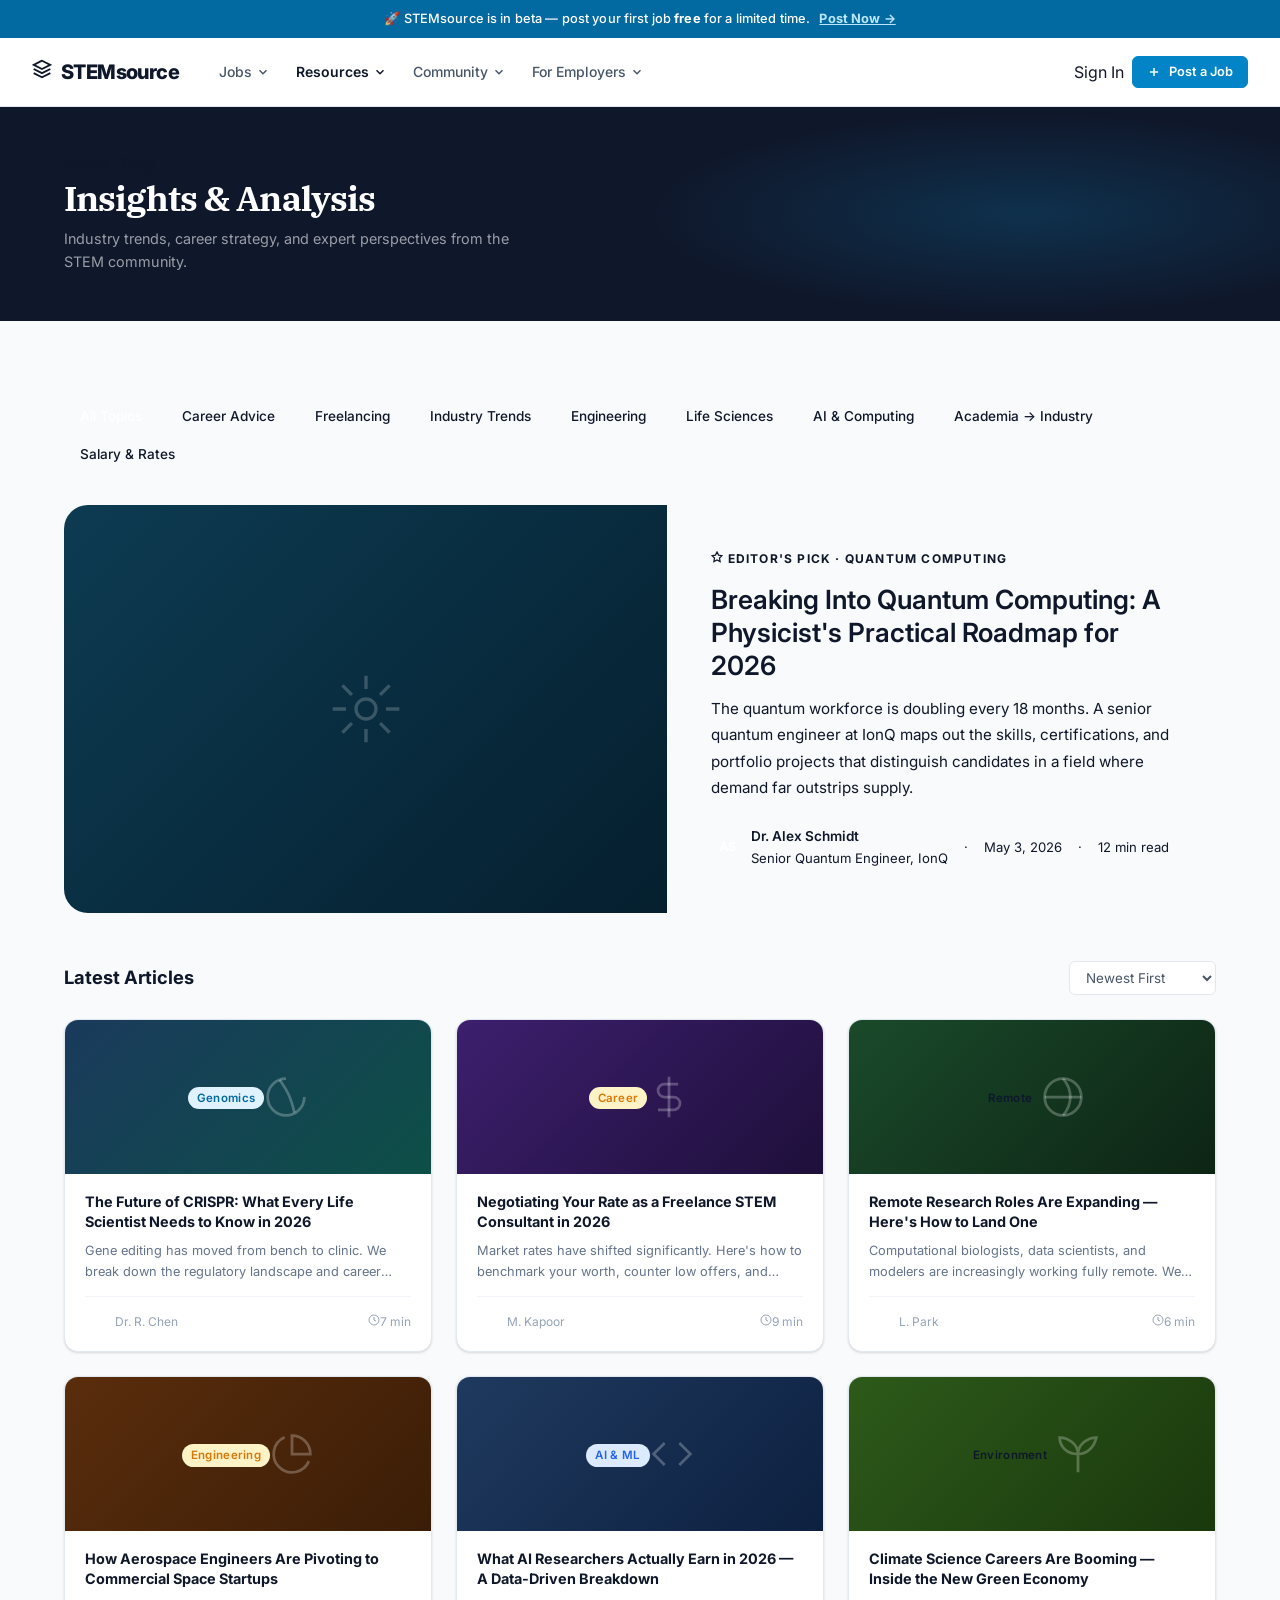
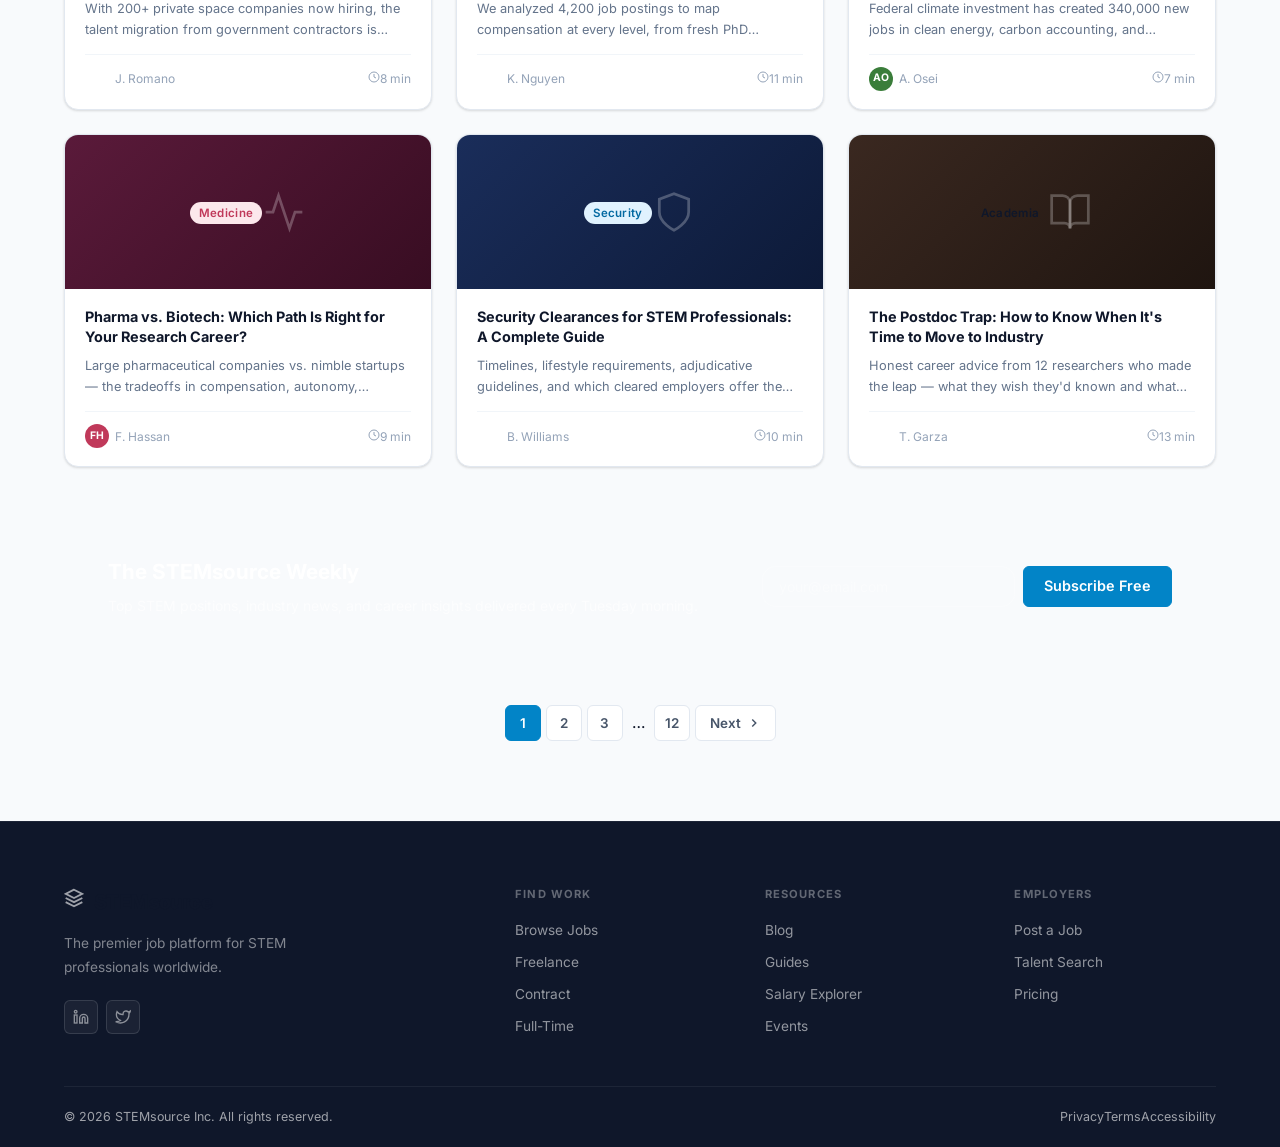
==== commit 6022036e: "Add announce banner to all pages" ====
--- a/blog.html
+++ b/blog.html
@@ -75,10 +75,10 @@
 </head>
 <body>
 
-<!-- ANNOUNCE BAR -->
-<div class="announce-bar">
-  <svg width="14" height="14" viewBox="0 0 24 24" fill="none" stroke="currentColor" stroke-width="2.5"><path d="M18 20V10"/><path d="M12 20V4"/><path d="M6 20v-6"/></svg>
-  New articles published every week. <a href="signup.html">Subscribe to the digest →</a>
+<!-- ─── ANNOUNCE BAR ──────────────────────────────────────────────── -->
+<div style="background:var(--green-700);color:#fff;text-align:center;padding:9px 16px;font-size:.8rem;font-weight:500;letter-spacing:.01em;">
+  🚀 STEMsource is in beta — post your first job <strong>free</strong> for a limited time.
+  <a href="post-job.html" style="color:#bae6fd;font-weight:700;margin-left:6px;text-decoration:underline;">Post Now →</a>
 </div>
 
 <!-- NAVBAR -->
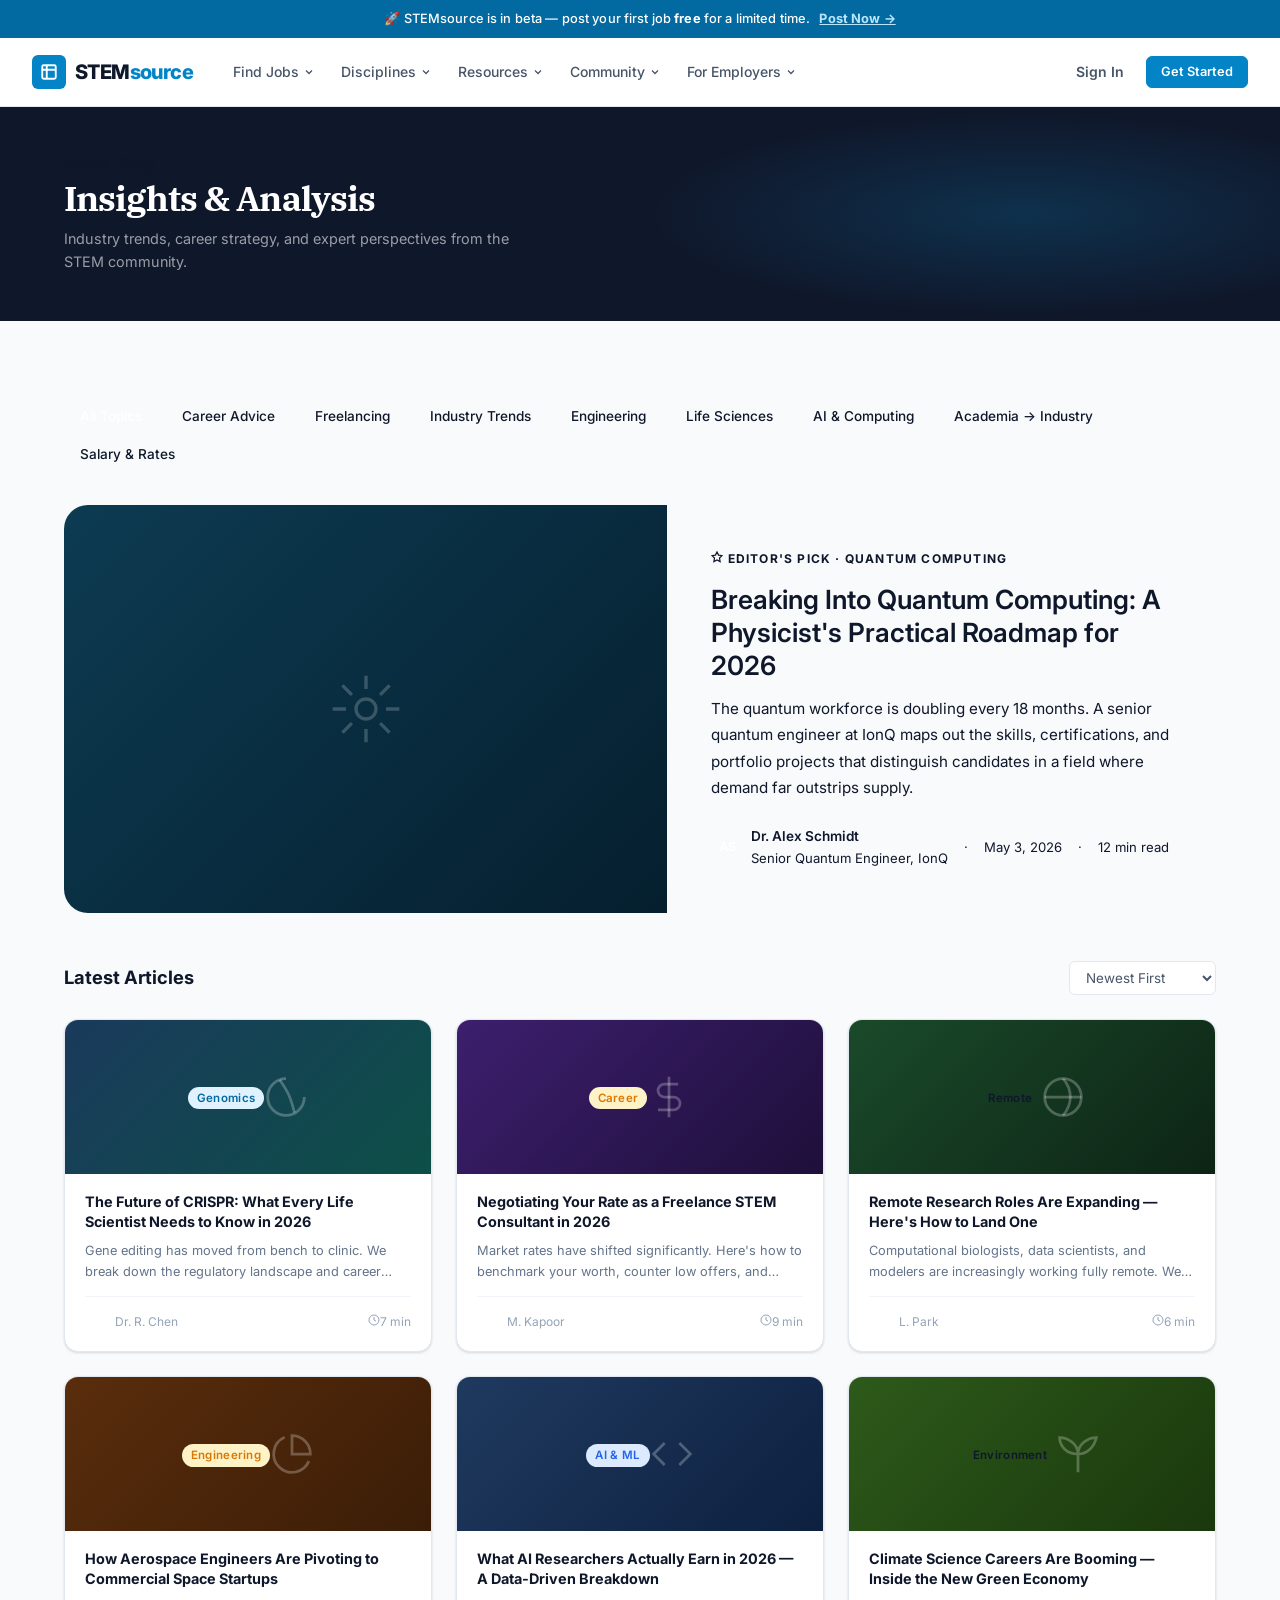
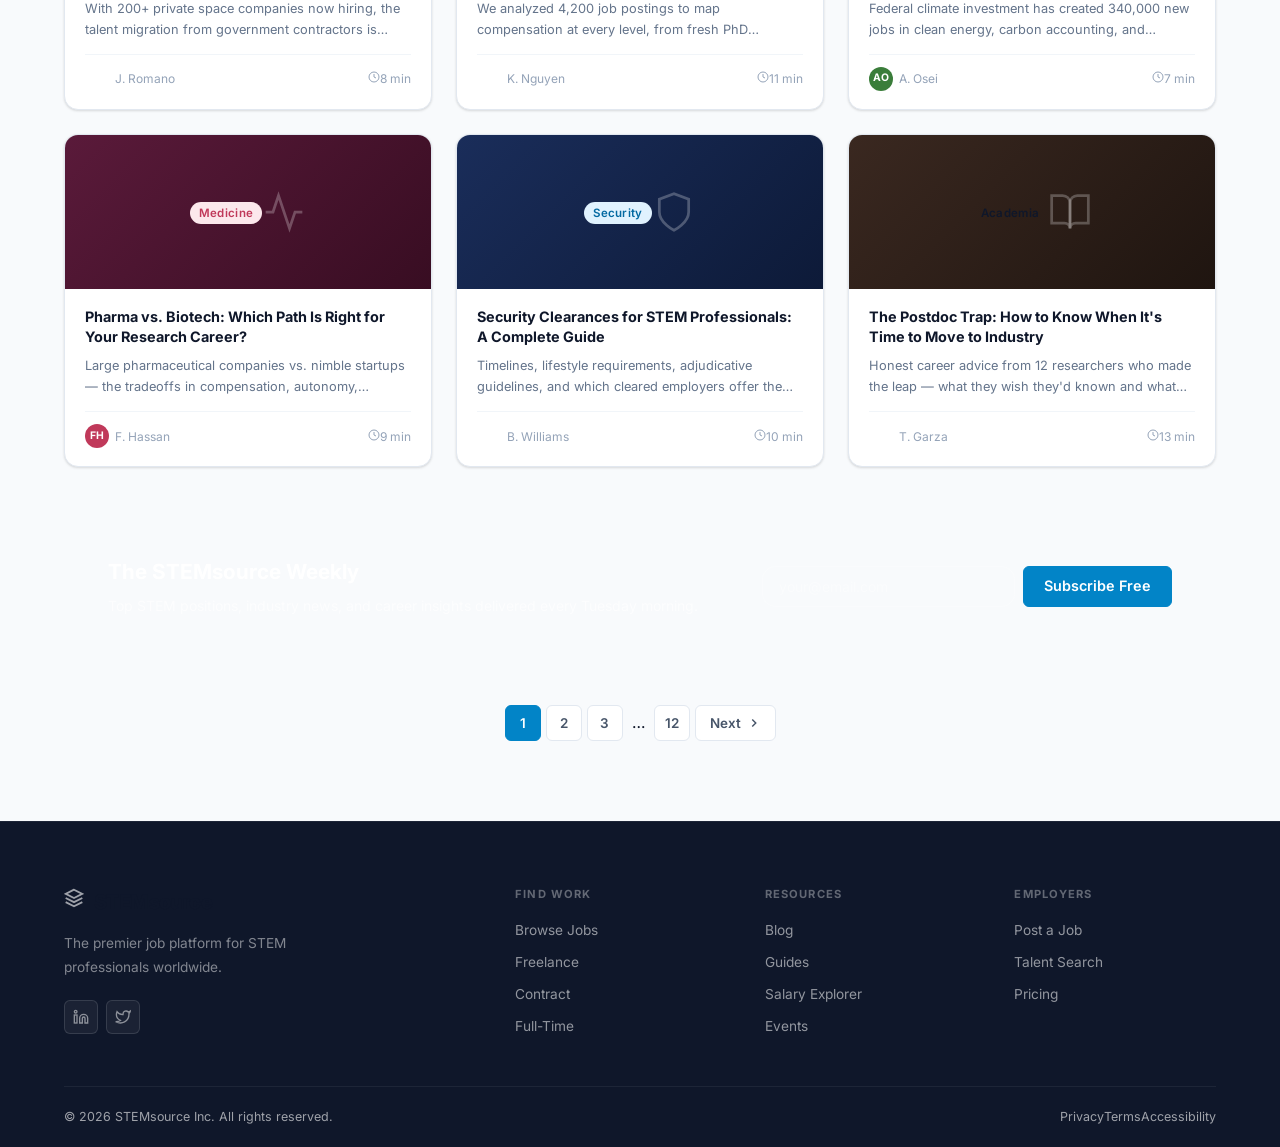
==== commit 7c9fea8b: "Standardise navbar across all pages Replace legacy navbar markup on blog, guides, job detail, jobs b" ====
--- a/blog.html
+++ b/blog.html
@@ -82,28 +82,225 @@
 </div>
 
 <!-- NAVBAR -->
-<nav class="navbar">
+<nav class="navbar" id="navbar">
   <div class="container-lg">
     <div class="navbar-inner">
-      <a class="navbar-brand" href="index.html">
-        <div class="brand-icon"><svg width="20" height="20" viewBox="0 0 24 24" fill="none" stroke="currentColor" stroke-width="2.2"><path d="M12 2L2 7l10 5 10-5-10-5z"/><path d="M2 17l10 5 10-5"/><path d="M2 12l10 5 10-5"/></svg></div>
-        <span class="brand-name">STEM<span>source</span></span>
+
+      <!-- Brand -->
+      <a href="index.html" class="navbar-brand">
+        <div class="brand-mark">
+          <svg width="18" height="18" viewBox="0 0 24 24" fill="none" stroke="currentColor" stroke-width="2.5" stroke-linecap="round" stroke-linejoin="round">
+            <path d="M9 3H5a2 2 0 00-2 2v4m6-6h10a2 2 0 012 2v4M9 3v18m0 0h10a2 2 0 002-2V9M9 21H5a2 2 0 01-2-2V9m0 0h18"/>
+          </svg>
+        </div>
+        <span class="brand-name">STEM<em>source</em></span>
       </a>
+
+      <!-- Nav links -->
       <ul class="navbar-nav">
-        <li class="nav-item"><a class="nav-link" href="jobs.html">Jobs<svg width="14" height="14" viewBox="0 0 24 24" fill="none" stroke="currentColor" stroke-width="2.5"><polyline points="6 9 12 15 18 9"/></svg></a><div class="dropdown"><a class="dropdown-item" href="jobs.html?type=freelance"><div class="dropdown-icon" style="background:var(--teal-pale)"><svg width="16" height="16" viewBox="0 0 24 24" fill="none" stroke="var(--teal)" stroke-width="2"><rect x="2" y="7" width="20" height="14" rx="2"/><path d="M16 7V5a2 2 0 0 0-2-2h-4a2 2 0 0 0-2 2v2"/></svg></div><div class="dropdown-item-text"><span class="title">Freelance Projects</span></div></a><a class="dropdown-item" href="jobs.html?type=contract"><div class="dropdown-icon" style="background:var(--amber-pale)"><svg width="16" height="16" viewBox="0 0 24 24" fill="none" stroke="var(--amber)" stroke-width="2"><path d="M14 2H6a2 2 0 0 0-2 2v16a2 2 0 0 0 2 2h12a2 2 0 0 0 2-2V8z"/><polyline points="14 2 14 8 20 8"/></svg></div><div class="dropdown-item-text"><span class="title">Contract Positions</span></div></a><a class="dropdown-item" href="jobs.html?type=fulltime"><div class="dropdown-icon" style="background:var(--sky-pale)"><svg width="16" height="16" viewBox="0 0 24 24" fill="none" stroke="var(--sky)" stroke-width="2"><path d="M17 21v-2a4 4 0 0 0-4-4H5a4 4 0 0 0-4 4v2"/><circle cx="9" cy="7" r="4"/></svg></div><div class="dropdown-item-text"><span class="title">Full-Time Employment</span></div></a></div></li>
-        <li class="nav-item"><a class="nav-link" href="blog.html" style="color:var(--navy);font-weight:600">Resources<svg width="14" height="14" viewBox="0 0 24 24" fill="none" stroke="currentColor" stroke-width="2.5"><polyline points="6 9 12 15 18 9"/></svg></a><div class="dropdown"><a class="dropdown-item" href="blog.html"><div class="dropdown-icon" style="background:var(--sky-pale)"><svg width="16" height="16" viewBox="0 0 24 24" fill="none" stroke="var(--sky)" stroke-width="2"><path d="M12 20h9"/><path d="M16.5 3.5a2.121 2.121 0 0 1 3 3L7 19l-4 1 1-4L16.5 3.5z"/></svg></div><div class="dropdown-item-text"><span class="title">Blog &amp; Insights</span><span class="desc">Industry news and career advice</span></div></a><a class="dropdown-item" href="guides.html"><div class="dropdown-icon" style="background:var(--teal-pale)"><svg width="16" height="16" viewBox="0 0 24 24" fill="none" stroke="var(--teal)" stroke-width="2"><path d="M2 3h6a4 4 0 0 1 4 4v14a3 3 0 0 0-3-3H2z"/><path d="M22 3h-6a4 4 0 0 0-4 4v14a3 3 0 0 1 3-3h7z"/></svg></div><div class="dropdown-item-text"><span class="title">Guides &amp; Handbooks</span></div></a><a class="dropdown-item" href="#"><div class="dropdown-icon" style="background:var(--sage-pale)"><svg width="16" height="16" viewBox="0 0 24 24" fill="none" stroke="var(--sage)" stroke-width="2"><polyline points="22 12 18 12 15 21 9 3 6 12 2 12"/></svg></div><div class="dropdown-item-text"><span class="title">Salary Explorer</span></div></a></div></li>
-        <li class="nav-item"><a class="nav-link" href="#">Community<svg width="14" height="14" viewBox="0 0 24 24" fill="none" stroke="currentColor" stroke-width="2.5"><polyline points="6 9 12 15 18 9"/></svg></a><div class="dropdown"><a class="dropdown-item" href="#"><div class="dropdown-icon" style="background:var(--sky-pale)"><svg width="16" height="16" viewBox="0 0 24 24" fill="none" stroke="var(--sky)" stroke-width="2"><path d="M17 21v-2a4 4 0 0 0-4-4H5a4 4 0 0 0-4 4v2"/><circle cx="9" cy="7" r="4"/></svg></div><div class="dropdown-item-text"><span class="title">Professional Forums</span></div></a><a class="dropdown-item" href="#"><div class="dropdown-icon" style="background:var(--amber-pale)"><svg width="16" height="16" viewBox="0 0 24 24" fill="none" stroke="var(--amber)" stroke-width="2"><rect x="3" y="4" width="18" height="18" rx="2"/><line x1="3" y1="10" x2="21" y2="10"/></svg></div><div class="dropdown-item-text"><span class="title">Events &amp; Webinars</span></div></a></div></li>
-        <li class="nav-item"><a class="nav-link" href="post-job.html">For Employers<svg width="14" height="14" viewBox="0 0 24 24" fill="none" stroke="currentColor" stroke-width="2.5"><polyline points="6 9 12 15 18 9"/></svg></a><div class="dropdown"><a class="dropdown-item" href="post-job.html"><div class="dropdown-icon" style="background:var(--teal-pale)"><svg width="16" height="16" viewBox="0 0 24 24" fill="none" stroke="var(--teal)" stroke-width="2"><circle cx="12" cy="12" r="10"/><line x1="12" y1="8" x2="12" y2="16"/><line x1="8" y1="12" x2="16" y2="12"/></svg></div><div class="dropdown-item-text"><span class="title">Post a Position</span></div></a></div></li>
+
+        <li class="nav-item">
+          <span class="nav-link">
+            Find Jobs
+            <svg class="chevron" width="12" height="12" viewBox="0 0 24 24" fill="none" stroke="currentColor" stroke-width="2.5"><path d="M6 9l6 6 6-6"/></svg>
+          </span>
+          <div class="dropdown">
+            <a href="jobs.html?type=freelance" class="dd-item">
+              <div class="dd-icon" style="background:var(--green-50);">
+                <svg width="17" height="17" viewBox="0 0 24 24" fill="none" stroke="var(--green-600)" stroke-width="2" stroke-linecap="round" stroke-linejoin="round"><path d="M17 21v-2a4 4 0 00-4-4H5a4 4 0 00-4 4v2"/><circle cx="9" cy="7" r="4"/><path d="M23 21v-2a4 4 0 00-3-3.87M16 3.13a4 4 0 010 7.75"/></svg>
+              </div>
+              <div>
+                <span class="dd-title">Freelance Projects</span>
+                <span class="dd-desc">Short-term, project-based contracts</span>
+              </div>
+            </a>
+            <a href="jobs.html?type=contract" class="dd-item">
+              <div class="dd-icon" style="background:var(--amber-50);">
+                <svg width="17" height="17" viewBox="0 0 24 24" fill="none" stroke="var(--amber-600)" stroke-width="2" stroke-linecap="round" stroke-linejoin="round"><rect x="2" y="7" width="20" height="14" rx="2"/><path d="M16 21V5a2 2 0 00-2-2h-4a2 2 0 00-2 2v16"/></svg>
+              </div>
+              <div>
+                <span class="dd-title">Contract Positions</span>
+                <span class="dd-desc">Mid-term engagements, W2 or 1099</span>
+              </div>
+            </a>
+            <a href="jobs.html?type=fulltime" class="dd-item">
+              <div class="dd-icon" style="background:var(--blue-50);">
+                <svg width="17" height="17" viewBox="0 0 24 24" fill="none" stroke="var(--blue-600)" stroke-width="2" stroke-linecap="round" stroke-linejoin="round"><path d="M3 9l9-7 9 7v11a2 2 0 01-2 2H5a2 2 0 01-2-2z"/><polyline points="9 22 9 12 15 12 15 22"/></svg>
+              </div>
+              <div>
+                <span class="dd-title">Full-Time Roles</span>
+                <span class="dd-desc">Permanent positions with benefits</span>
+              </div>
+            </a>
+            <a href="jobs.html?type=parttime" class="dd-item">
+              <div class="dd-icon" style="background:var(--violet-100);">
+                <svg width="17" height="17" viewBox="0 0 24 24" fill="none" stroke="var(--violet-600)" stroke-width="2" stroke-linecap="round" stroke-linejoin="round"><circle cx="12" cy="12" r="10"/><polyline points="12 6 12 12 16 14"/></svg>
+              </div>
+              <div>
+                <span class="dd-title">Part-Time &amp; Advisory</span>
+                <span class="dd-desc">Flexible hours, board seats, consulting</span>
+              </div>
+            </a>
+          </div>
+        </li>
+
+        <li class="nav-item">
+          <span class="nav-link">
+            Disciplines
+            <svg class="chevron" width="12" height="12" viewBox="0 0 24 24" fill="none" stroke="currentColor" stroke-width="2.5"><path d="M6 9l6 6 6-6"/></svg>
+          </span>
+          <div class="dropdown dropdown-wide">
+            <div class="dd-grid">
+              <a href="jobs.html?d=biotech" class="dd-item">
+                <div class="dd-icon" style="background:#fdf2f8;"><span style="font-size:1.1rem;">🧬</span></div>
+                <div><span class="dd-title">Biotechnology</span><span class="dd-desc">Genomics, CRISPR, drug discovery</span></div>
+              </a>
+              <a href="jobs.html?d=cs" class="dd-item">
+                <div class="dd-icon" style="background:var(--blue-50);"><span style="font-size:1.1rem;">💻</span></div>
+                <div><span class="dd-title">Computer Science</span><span class="dd-desc">AI/ML, software, data science</span></div>
+              </a>
+              <a href="jobs.html?d=engineering" class="dd-item">
+                <div class="dd-icon" style="background:var(--amber-50);"><span style="font-size:1.1rem;">⚙️</span></div>
+                <div><span class="dd-title">Engineering</span><span class="dd-desc">Mechanical, electrical, civil</span></div>
+              </a>
+              <a href="jobs.html?d=chemistry" class="dd-item">
+                <div class="dd-icon" style="background:var(--green-50);"><span style="font-size:1.1rem;">⚗️</span></div>
+                <div><span class="dd-title">Chemistry</span><span class="dd-desc">Pharma, materials, synthesis</span></div>
+              </a>
+              <a href="jobs.html?d=physics" class="dd-item">
+                <div class="dd-icon" style="background:var(--violet-100);"><span style="font-size:1.1rem;">⚛️</span></div>
+                <div><span class="dd-title">Physics</span><span class="dd-desc">Quantum, astrophysics, optics</span></div>
+              </a>
+              <a href="jobs.html?d=math" class="dd-item">
+                <div class="dd-icon" style="background:var(--slate-100);"><span style="font-size:1.1rem;">📐</span></div>
+                <div><span class="dd-title">Mathematics</span><span class="dd-desc">Statistics, modeling, actuarial</span></div>
+              </a>
+              <a href="jobs.html?d=env" class="dd-item">
+                <div class="dd-icon" style="background:var(--green-50);"><span style="font-size:1.1rem;">🌍</span></div>
+                <div><span class="dd-title">Environmental</span><span class="dd-desc">Climate science, ecology, GIS</span></div>
+              </a>
+              <a href="jobs.html?d=neuro" class="dd-item">
+                <div class="dd-icon" style="background:var(--blue-50);"><span style="font-size:1.1rem;">🧠</span></div>
+                <div><span class="dd-title">Neuroscience</span><span class="dd-desc">Cognitive science, neuropharma</span></div>
+              </a>
+            </div>
+          </div>
+        </li>
+
+        <li class="nav-item">
+          <span class="nav-link">
+            Resources
+            <svg class="chevron" width="12" height="12" viewBox="0 0 24 24" fill="none" stroke="currentColor" stroke-width="2.5"><path d="M6 9l6 6 6-6"/></svg>
+          </span>
+          <div class="dropdown">
+            <a href="blog.html" class="dd-item">
+              <div class="dd-icon" style="background:var(--blue-50);">
+                <svg width="17" height="17" viewBox="0 0 24 24" fill="none" stroke="var(--blue-600)" stroke-width="2" stroke-linecap="round" stroke-linejoin="round"><path d="M14 2H6a2 2 0 00-2 2v16a2 2 0 002 2h12a2 2 0 002-2V8z"/><polyline points="14 2 14 8 20 8"/><line x1="16" y1="13" x2="8" y2="13"/><line x1="16" y1="17" x2="8" y2="17"/></svg>
+              </div>
+              <div><span class="dd-title">Blog</span><span class="dd-desc">Career advice, industry trends</span></div>
+            </a>
+            <a href="guides.html" class="dd-item">
+              <div class="dd-icon" style="background:var(--green-50);">
+                <svg width="17" height="17" viewBox="0 0 24 24" fill="none" stroke="var(--green-600)" stroke-width="2" stroke-linecap="round" stroke-linejoin="round"><path d="M22 19a2 2 0 01-2 2H4a2 2 0 01-2-2V5a2 2 0 012-2h5l2 3h9a2 2 0 012 2z"/></svg>
+              </div>
+              <div><span class="dd-title">Guides &amp; Playbooks</span><span class="dd-desc">Deep-dive how-tos for STEM careers</span></div>
+            </a>
+            <a href="#" class="dd-item">
+              <div class="dd-icon" style="background:var(--amber-50);">
+                <svg width="17" height="17" viewBox="0 0 24 24" fill="none" stroke="var(--amber-600)" stroke-width="2" stroke-linecap="round" stroke-linejoin="round"><polygon points="12 2 15.09 8.26 22 9.27 17 14.14 18.18 21.02 12 17.77 5.82 21.02 7 14.14 2 9.27 8.91 8.26 12 2"/></svg>
+              </div>
+              <div><span class="dd-title">Salary Reports</span><span class="dd-desc">2025 STEM compensation benchmarks</span></div>
+            </a>
+          </div>
+        </li>
+
+        <li class="nav-item">
+          <span class="nav-link">
+            Community
+            <svg class="chevron" width="12" height="12" viewBox="0 0 24 24" fill="none" stroke="currentColor" stroke-width="2.5"><path d="M6 9l6 6 6-6"/></svg>
+          </span>
+          <div class="dropdown">
+            <a href="#" class="dd-item">
+              <div class="dd-icon" style="background:var(--violet-100);">
+                <svg width="17" height="17" viewBox="0 0 24 24" fill="none" stroke="var(--violet-600)" stroke-width="2" stroke-linecap="round" stroke-linejoin="round"><path d="M21 15a2 2 0 01-2 2H7l-4 4V5a2 2 0 012-2h14a2 2 0 012 2z"/></svg>
+              </div>
+              <div><span class="dd-title">Forum</span><span class="dd-desc">Ask questions, share insights</span></div>
+            </a>
+            <a href="#" class="dd-item">
+              <div class="dd-icon" style="background:var(--blue-50);">
+                <svg width="17" height="17" viewBox="0 0 24 24" fill="none" stroke="var(--blue-600)" stroke-width="2" stroke-linecap="round" stroke-linejoin="round"><path d="M17 21v-2a4 4 0 00-4-4H5a4 4 0 00-4 4v2"/><circle cx="9" cy="7" r="4"/><path d="M23 21v-2a4 4 0 00-3-3.87M16 3.13a4 4 0 010 7.75"/></svg>
+              </div>
+              <div><span class="dd-title">Mentorship</span><span class="dd-desc">Connect with senior STEM leaders</span></div>
+            </a>
+            <a href="#" class="dd-item">
+              <div class="dd-icon" style="background:var(--green-50);">
+                <svg width="17" height="17" viewBox="0 0 24 24" fill="none" stroke="var(--green-600)" stroke-width="2" stroke-linecap="round" stroke-linejoin="round"><rect x="3" y="4" width="18" height="18" rx="2" ry="2"/><line x1="16" y1="2" x2="16" y2="6"/><line x1="8" y1="2" x2="8" y2="6"/><line x1="3" y1="10" x2="21" y2="10"/></svg>
+              </div>
+              <div><span class="dd-title">Events &amp; Webinars</span><span class="dd-desc">Live sessions with industry experts</span></div>
+            </a>
+          </div>
+        </li>
+
+        <li class="nav-item">
+          <span class="nav-link">
+            For Employers
+            <svg class="chevron" width="12" height="12" viewBox="0 0 24 24" fill="none" stroke="currentColor" stroke-width="2.5"><path d="M6 9l6 6 6-6"/></svg>
+          </span>
+          <div class="dropdown">
+            <a href="post-job.html" class="dd-item">
+              <div class="dd-icon" style="background:var(--green-50);">
+                <svg width="17" height="17" viewBox="0 0 24 24" fill="none" stroke="var(--green-600)" stroke-width="2" stroke-linecap="round" stroke-linejoin="round"><line x1="12" y1="5" x2="12" y2="19"/><line x1="5" y1="12" x2="19" y2="12"/></svg>
+              </div>
+              <div><span class="dd-title">Post a Job</span><span class="dd-desc">Reach 42,000+ STEM professionals</span></div>
+            </a>
+            <a href="#" class="dd-item">
+              <div class="dd-icon" style="background:var(--blue-50);">
+                <svg width="17" height="17" viewBox="0 0 24 24" fill="none" stroke="var(--blue-600)" stroke-width="2" stroke-linecap="round" stroke-linejoin="round"><circle cx="11" cy="11" r="8"/><line x1="21" y1="21" x2="16.65" y2="16.65"/></svg>
+              </div>
+              <div><span class="dd-title">Search Candidates</span><span class="dd-desc">Browse verified STEM profiles</span></div>
+            </a>
+            <a href="#" class="dd-item">
+              <div class="dd-icon" style="background:var(--amber-50);">
+                <svg width="17" height="17" viewBox="0 0 24 24" fill="none" stroke="var(--amber-600)" stroke-width="2" stroke-linecap="round" stroke-linejoin="round"><path d="M12 2L2 7l10 5 10-5-10-5zM2 17l10 5 10-5M2 12l10 5 10-5"/></svg>
+              </div>
+              <div><span class="dd-title">Enterprise Plans</span><span class="dd-desc">Custom hiring solutions for teams</span></div>
+            </a>
+          </div>
+        </li>
+
       </ul>
+
+      <!-- Navbar actions -->
       <div class="navbar-actions">
-        <a class="nav-sign-in" href="signup.html">Sign In</a>
-        <a class="btn btn-primary btn-sm" href="post-job.html"><svg width="14" height="14" viewBox="0 0 24 24" fill="none" stroke="currentColor" stroke-width="2.5"><line x1="12" y1="5" x2="12" y2="19"/><line x1="5" y1="12" x2="19" y2="12"/></svg>Post a Job</a>
-        <button class="nav-toggle"><svg width="22" height="22" viewBox="0 0 24 24" fill="none" stroke="currentColor" stroke-width="2"><line x1="3" y1="6" x2="21" y2="6"/><line x1="3" y1="12" x2="21" y2="12"/><line x1="3" y1="18" x2="21" y2="18"/></svg></button>
-      </div>
+        <a href="signup.html" class="nav-signin">Sign In</a>
+        <a href="signup.html" class="btn btn-primary btn-sm">Get Started</a>
+        <button class="nav-toggle" id="mobileToggle" aria-label="Open menu">
+          <svg width="20" height="20" viewBox="0 0 24 24" fill="none" stroke="currentColor" stroke-width="2.5" stroke-linecap="round"><line x1="3" y1="6" x2="21" y2="6"/><line x1="3" y1="12" x2="21" y2="12"/><line x1="3" y1="18" x2="21" y2="18"/></svg>
+        </button>
+      </div>
+
     </div>
   </div>
 </nav>
-<div class="mobile-nav"><div class="mobile-nav-panel"><button class="mobile-nav-close"><svg width="22" height="22" viewBox="0 0 24 24" fill="none" stroke="currentColor" stroke-width="2"><line x1="18" y1="6" x2="6" y2="18"/><line x1="6" y1="6" x2="18" y2="18"/></svg></button><a class="mobile-nav-link" href="jobs.html">Browse Jobs</a><a class="mobile-nav-link" href="blog.html">Blog</a><a class="mobile-nav-link" href="guides.html">Guides</a><hr class="mobile-nav-divider"><a class="mobile-nav-link" href="post-job.html">Post a Job</a><a class="mobile-nav-link" href="signup.html">Sign In</a></div></div>
+
+<!-- Mobile Nav -->
+<div class="mobile-nav" id="mobileNav">
+  <div class="mobile-nav-panel">
+    <button class="mobile-nav-close" id="mobileClose">
+      <svg width="20" height="20" viewBox="0 0 24 24" fill="none" stroke="currentColor" stroke-width="2.5" stroke-linecap="round"><line x1="18" y1="6" x2="6" y2="18"/><line x1="6" y1="6" x2="18" y2="18"/></svg>
+    </button>
+    <a href="jobs.html" class="mobile-nav-link">Find Jobs</a>
+    <a href="jobs.html" class="mobile-nav-link">Browse Disciplines</a>
+    <a href="blog.html" class="mobile-nav-link">Blog</a>
+    <a href="guides.html" class="mobile-nav-link">Guides</a>
+    <a href="#" class="mobile-nav-link">Community</a>
+    <hr class="mobile-nav-divider" />
+    <a href="post-job.html" class="mobile-nav-link">Post a Job</a>
+    <hr class="mobile-nav-divider" />
+    <a href="signup.html" class="mobile-nav-link">Sign In</a>
+    <a href="signup.html" class="btn btn-primary" style="margin-top:8px;justify-content:center;">Get Started Free</a>
+  </div>
+</div>
 
 <!-- PAGE HEADER -->
 <div class="page-header">
--- a/css/styles.css
+++ b/css/styles.css
@@ -1224,12 +1224,16 @@
 /* ══════════════════════════════════════════════════════════════════════
    JOBS PAGE LAYOUT
 ══════════════════════════════════════════════════════════════════════ */
-.jobs-page-layout {
+.jobs-layout {
   display: grid;
   grid-template-columns: 268px 1fr;
   gap: 24px;
   align-items: start;
   padding: 32px 0 64px;
+  transition: grid-template-columns .25s ease;
+}
+.jobs-layout.sidebar-collapsed {
+  grid-template-columns: 52px 1fr;
 }
 
 /* Sidebar */
@@ -1240,7 +1244,79 @@
   padding: 22px;
   position: sticky;
   top: 80px;
-}
+  overflow: hidden;
+  width: 268px;
+  transition: width .25s ease, padding .25s ease;
+  box-sizing: border-box;
+}
+.filter-sidebar.collapsed {
+  width: 52px;
+  padding: 16px 10px;
+}
+
+/* Expanded header */
+.filter-title {
+  display: flex;
+  align-items: center;
+  justify-content: space-between;
+  margin-bottom: 20px;
+  white-space: nowrap;
+}
+.filter-title-text {
+  display: flex;
+  align-items: center;
+  gap: 7px;
+  font-size: .875rem;
+  font-weight: 700;
+  color: var(--navy-900);
+}
+.filter-title-actions {
+  display: flex;
+  align-items: center;
+  gap: 10px;
+}
+.filter-sidebar-toggle {
+  display: flex;
+  align-items: center;
+  justify-content: center;
+  width: 26px;
+  height: 26px;
+  border-radius: var(--r-sm);
+  border: 1.5px solid var(--color-border);
+  background: transparent;
+  cursor: pointer;
+  color: var(--slate-500);
+  flex-shrink: 0;
+  transition: background .15s ease, color .15s ease, border-color .15s ease;
+}
+.filter-sidebar-toggle:hover {
+  background: var(--slate-50);
+  border-color: var(--slate-300);
+  color: var(--navy-900);
+}
+
+/* Collapsed header */
+.filter-collapsed-header {
+  display: none;
+  flex-direction: column;
+  align-items: center;
+  gap: 14px;
+  padding: 2px 0;
+}
+.filter-collapsed-label {
+  writing-mode: vertical-rl;
+  transform: rotate(180deg);
+  font-size: .72rem;
+  font-weight: 700;
+  text-transform: uppercase;
+  letter-spacing: .1em;
+  color: var(--slate-400);
+  user-select: none;
+}
+.filter-sidebar.collapsed .filter-title { display: none; }
+.filter-sidebar.collapsed .filter-body { display: none; }
+.filter-sidebar.collapsed .filter-collapsed-header { display: flex; }
+
 .filter-header {
   display: flex;
   align-items: center;
@@ -1253,6 +1329,17 @@
 .filter-group { margin-bottom: 20px; }
 .filter-group-label { font-size: .72rem; font-weight: 700; text-transform: uppercase; letter-spacing: .08em; color: var(--slate-400); margin-bottom: 10px; }
 .filter-divider { border: none; border-top: 1px solid var(--slate-100); margin: 16px 0; }
+.filter-checkbox {
+  display: flex; align-items: center; gap: 9px;
+  padding: 5px 0;
+  cursor: pointer;
+  font-size: .855rem;
+  color: var(--color-text-2);
+  user-select: none;
+}
+.filter-checkbox input { accent-color: var(--color-primary); width: 15px; height: 15px; cursor: pointer; }
+.filter-checkbox:hover { color: var(--navy-900); }
+.filter-checkbox-count { margin-left: auto; font-size: .74rem; color: var(--slate-400); }
 .filter-check {
   display: flex; align-items: center; gap: 9px;
   padding: 5px 0;
@@ -1284,7 +1371,7 @@
 }
 .search-bar input::placeholder { color: var(--slate-400); }
 
-/* Job list card */
+/* Job list card (legacy) */
 .job-list-card {
   background: #fff;
   border: 1px solid var(--color-border);
@@ -1299,9 +1386,116 @@
 }
 .job-list-card:hover { border-color: var(--color-primary); box-shadow: var(--shadow-sm); }
 .job-list-card.featured { border-color: transparent; box-shadow: 0 0 0 2px var(--color-primary); }
-.jlc-body { }
-.jlc-footer { display: flex; flex-direction: column; align-items: flex-end; gap: 10px; flex-shrink: 0; }
-.jobs-list { display: flex; flex-direction: column; gap: 12px; }
+
+/* ── Clean job card (jc) ──────────────────────────────────── */
+.jobs-list { display: flex; flex-direction: column; gap: 10px; }
+
+.jc {
+  display: flex;
+  gap: 14px;
+  background: #fff;
+  border: 1px solid var(--color-border);
+  border-radius: var(--r-md);
+  padding: 16px 18px;
+  cursor: pointer;
+  transition: border-color var(--ease), box-shadow var(--ease);
+}
+.jc:hover { border-color: var(--color-primary); box-shadow: 0 2px 12px rgba(0,0,0,.07); }
+.jc.featured { border-color: var(--color-primary); box-shadow: 0 0 0 1px var(--color-primary); }
+
+.jc-logo {
+  width: 42px; height: 42px;
+  border-radius: 10px;
+  flex-shrink: 0;
+  display: flex; align-items: center; justify-content: center;
+  font-weight: 800; font-size: .65rem; color: #fff;
+  letter-spacing: .04em;
+}
+
+.jc-body { flex: 1; min-width: 0; }
+
+.jc-header {
+  display: flex;
+  justify-content: space-between;
+  align-items: flex-start;
+  gap: 12px;
+  margin-bottom: 10px;
+}
+
+.jc-badges { display: flex; gap: 5px; flex-wrap: wrap; margin-bottom: 5px; }
+
+.jc-title {
+  font-size: .93rem;
+  font-weight: 700;
+  color: var(--navy-900);
+  line-height: 1.3;
+  margin-bottom: 3px;
+}
+.jc-title a { color: inherit; text-decoration: none; }
+.jc-title a:hover { color: var(--color-primary); }
+
+.jc-company { font-size: .8rem; color: var(--slate-500); }
+
+.jc-rate {
+  font-size: .98rem;
+  font-weight: 700;
+  color: var(--navy-900);
+  white-space: nowrap;
+  flex-shrink: 0;
+  padding-top: 2px;
+}
+.jc-rate span { font-size: .72rem; font-weight: 500; color: var(--slate-400); }
+
+.jc-footer {
+  display: flex;
+  align-items: center;
+  flex-wrap: wrap;
+  gap: 10px;
+  border-top: 1px solid var(--slate-100);
+  padding-top: 10px;
+}
+
+.jc-meta {
+  display: flex;
+  gap: 10px;
+  flex-wrap: wrap;
+  flex: 1;
+}
+.jc-meta span {
+  font-size: .76rem;
+  color: var(--slate-500);
+  display: flex;
+  align-items: center;
+  gap: 4px;
+}
+.jc-meta span::before {
+  content: '';
+  display: inline-block;
+  width: 3px; height: 3px;
+  border-radius: 50%;
+  background: var(--slate-300);
+}
+.jc-meta span:first-child::before { display: none; }
+
+.jc-tags { display: flex; gap: 5px; flex-wrap: wrap; }
+
+.jc-actions { display: flex; gap: 7px; align-items: center; margin-left: auto; }
+
+/* Results wrapper toolbar */
+.jobs-results {}
+.jobs-toolbar {
+  display: flex;
+  align-items: center;
+  justify-content: space-between;
+  margin-bottom: 14px;
+  gap: 10px;
+  flex-wrap: wrap;
+}
+.jobs-toolbar-left { display: flex; align-items: center; gap: 12px; flex-wrap: wrap; }
+
+/* Hybrid / on-site badges */
+.badge-hybrid { background: var(--sky-pale, #e0f2fe); color: var(--sky, #0284c7); border: 1px solid #bae6fd; }
+.badge-onsite { background: #faf5ff; color: #7c3aed; border: 1px solid #e9d5ff; }
 .jobs-toolbar {
   display: flex;
   align-items: center;
@@ -1310,7 +1504,7 @@
   gap: 12px;
   flex-wrap: wrap;
 }
-.jobs-count { font-size: .855rem; color: var(--slate-500); }
+.jobs-count { font-size: .855rem; color: var(--slate-500); white-space: nowrap; }
 .jobs-count strong { color: var(--navy-900); font-weight: 700; }
 .sort-select {
   border: 1.5px solid var(--color-border);
@@ -1687,8 +1881,11 @@
 @media (max-width:900px) {
   .benefits-grid { grid-template-columns: repeat(2,1fr); }
   .testimonials-grid { grid-template-columns: 1fr; }
-  .jobs-page-layout { grid-template-columns: 1fr; }
-  .filter-sidebar { position: static; }
+  .jobs-layout { grid-template-columns: 1fr !important; }
+  .filter-sidebar { position: static; width: auto !important; }
+  .filter-sidebar.collapsed .filter-title { display: flex; }
+  .filter-sidebar.collapsed .filter-body { display: block; }
+  .filter-sidebar.collapsed .filter-collapsed-header { display: none; }
   .blog-grid-3 { grid-template-columns: repeat(2,1fr); }
   .guides-grid-3 { grid-template-columns: repeat(2,1fr); }
   .featured-post { grid-template-columns: 1fr; }
